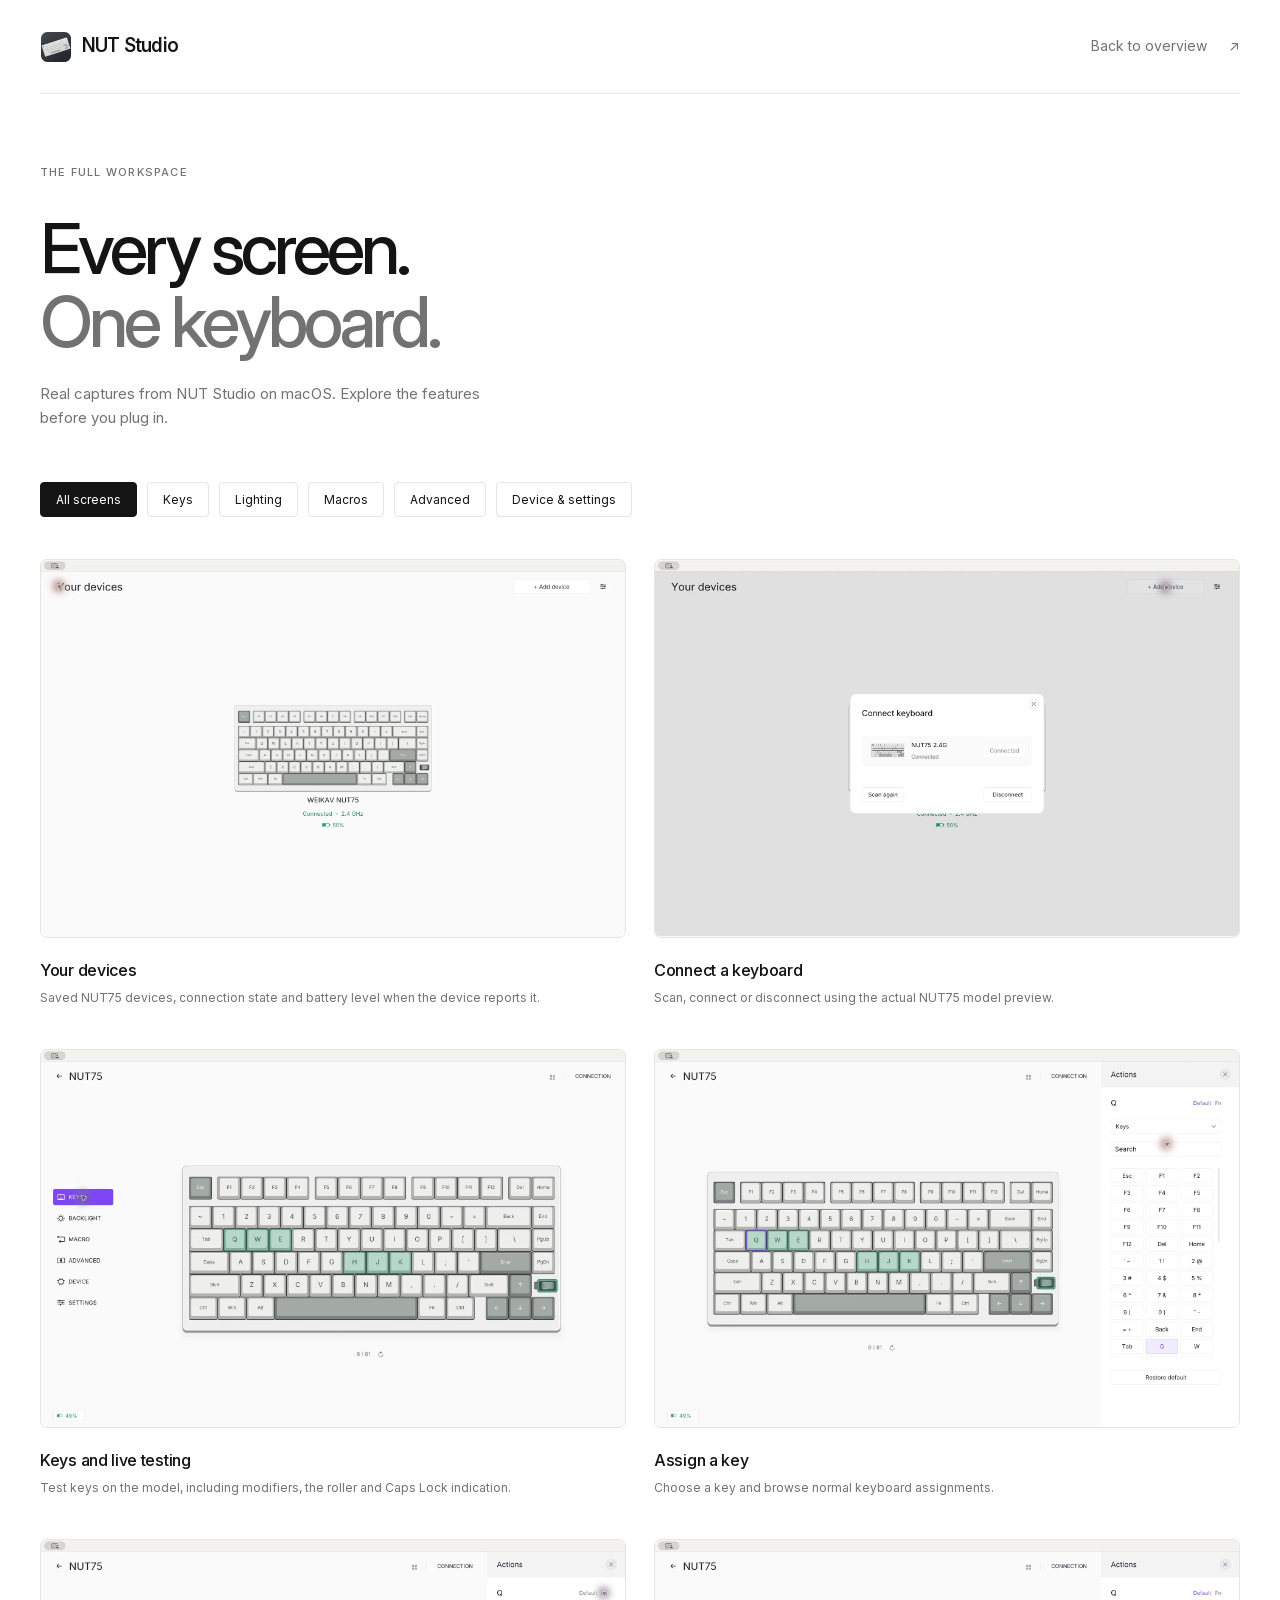
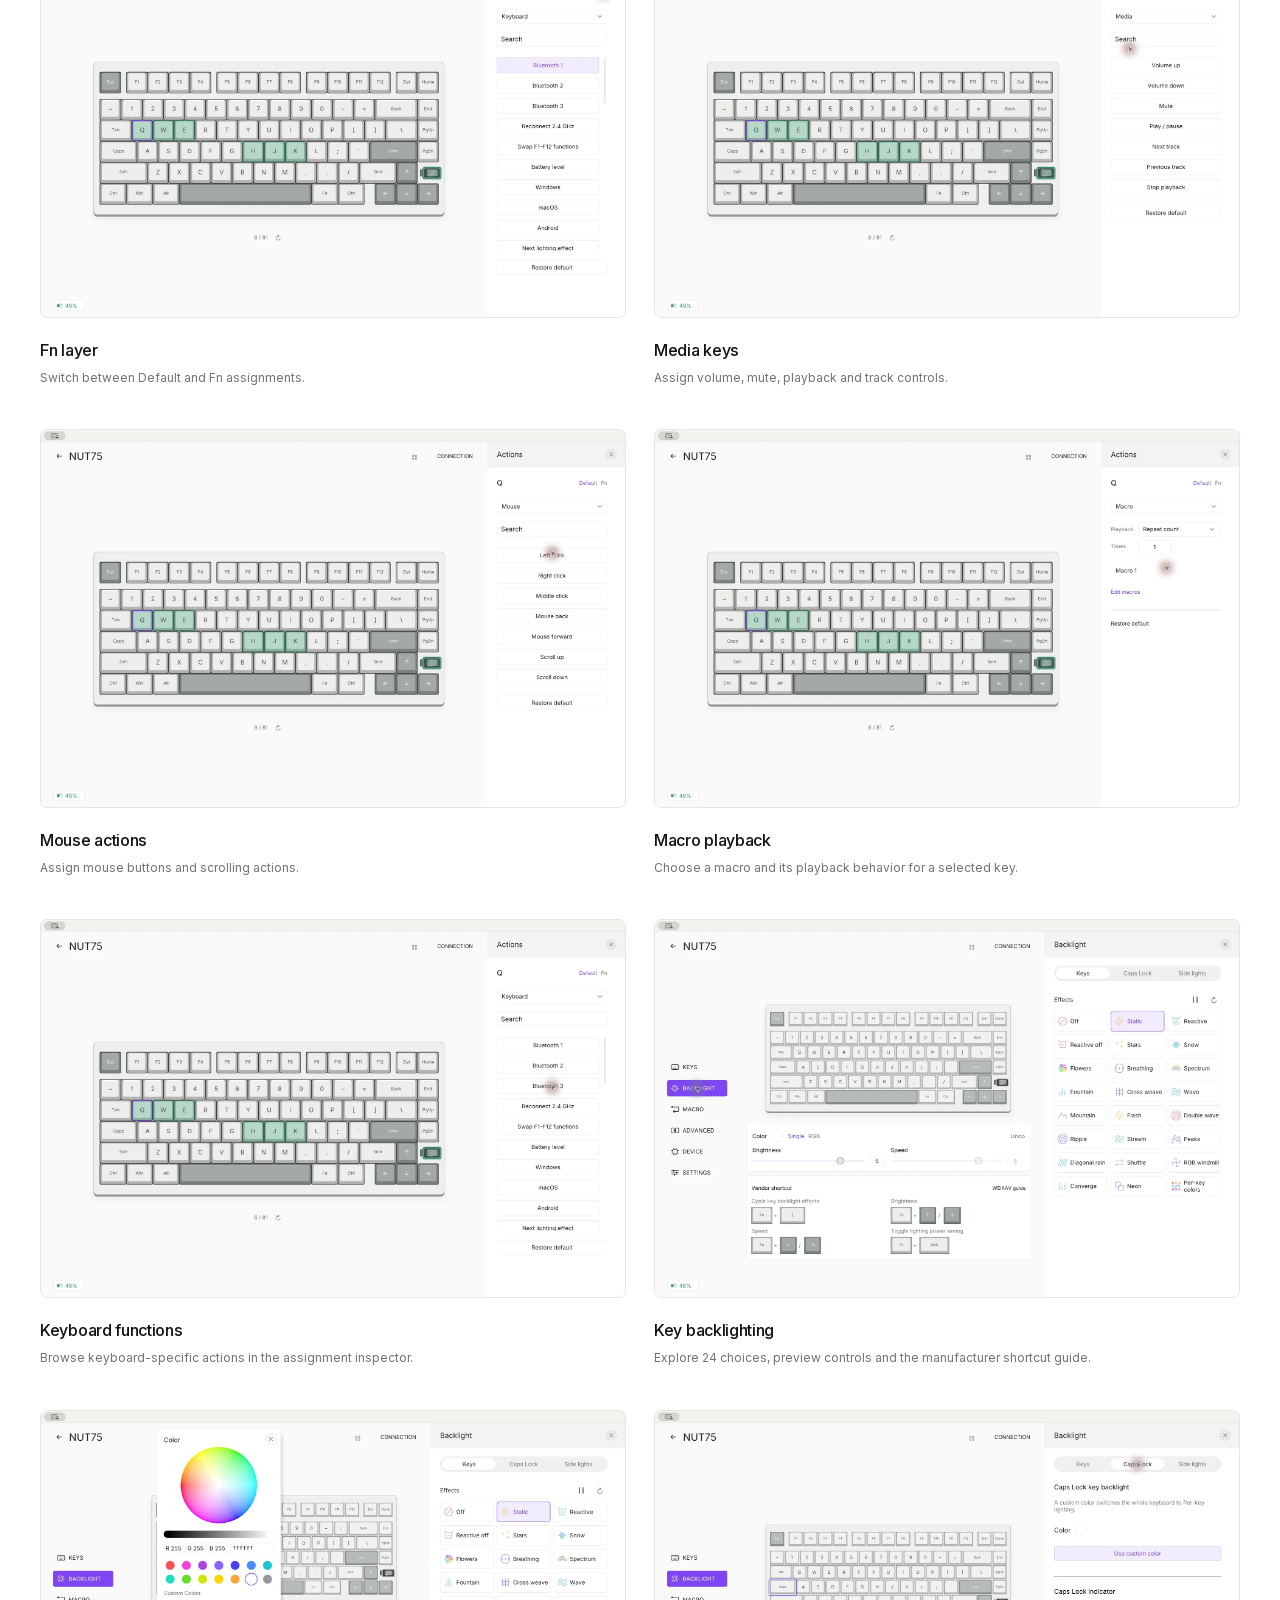
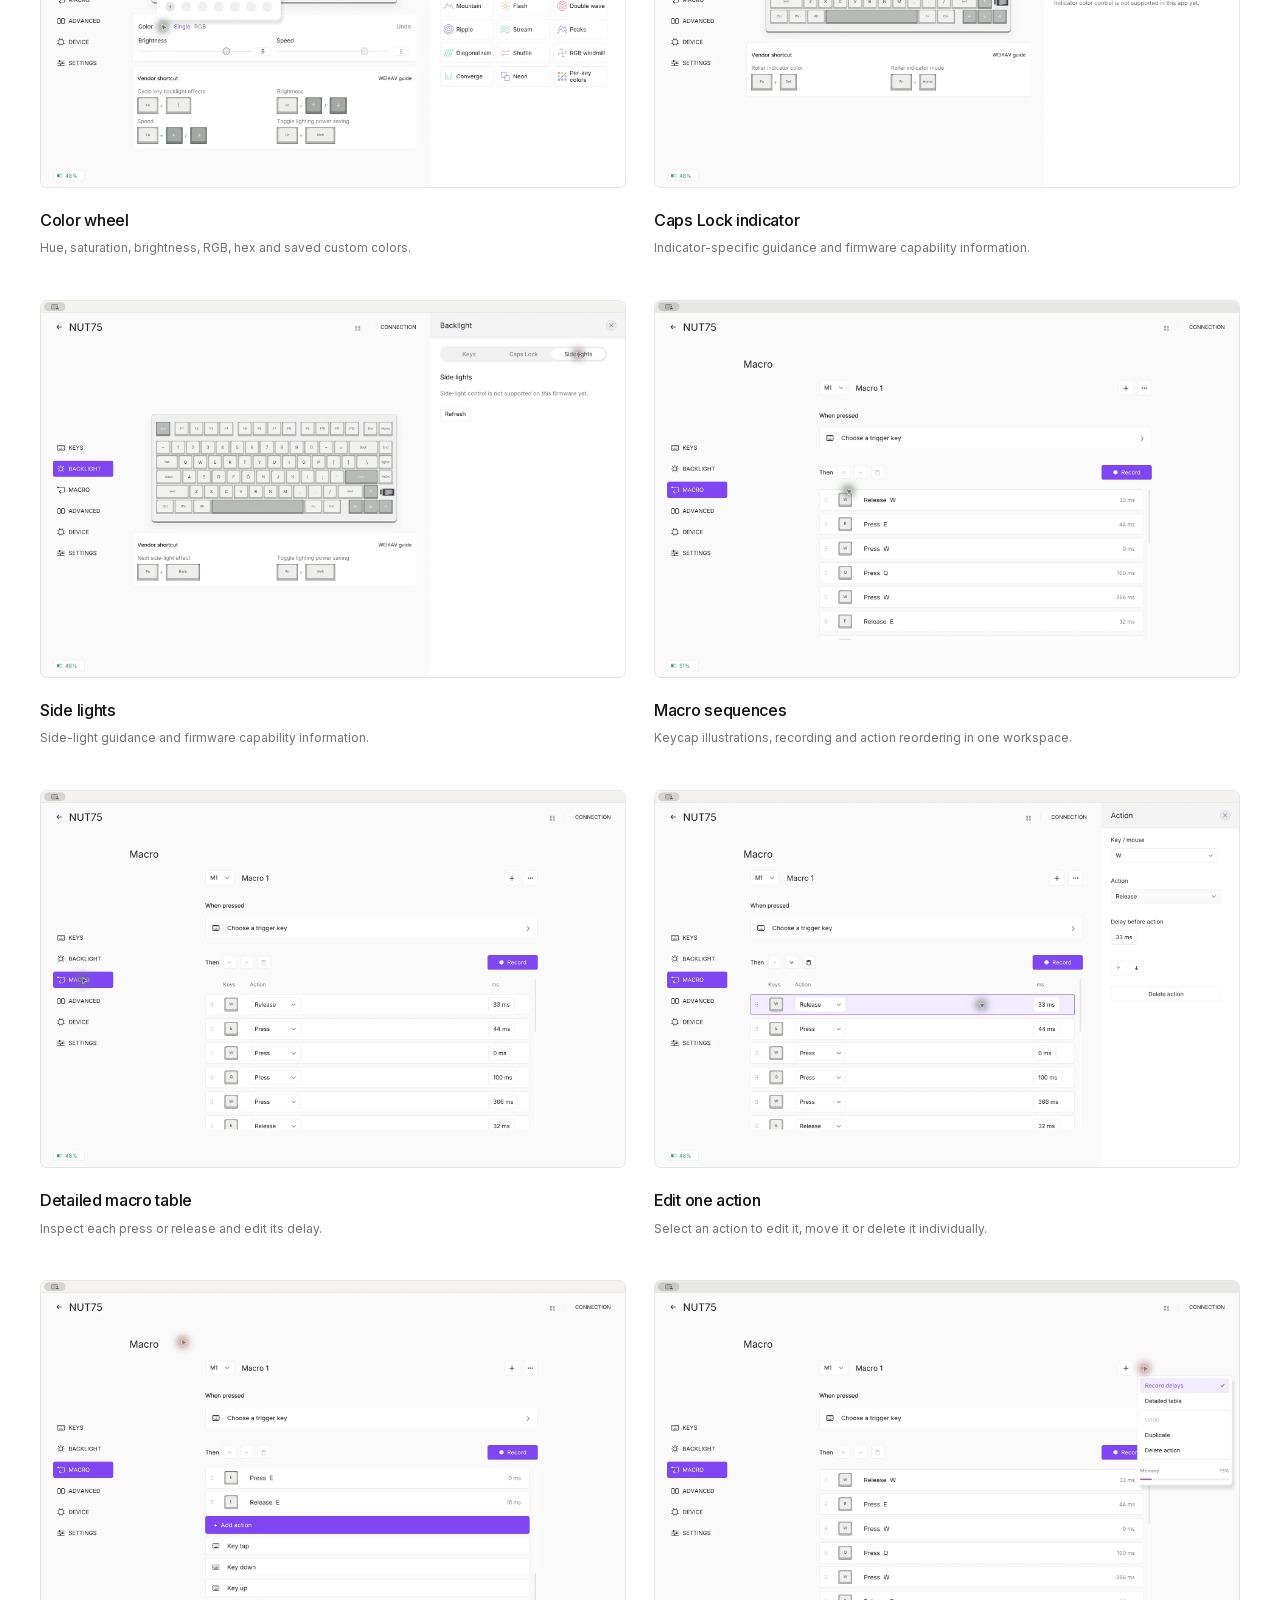
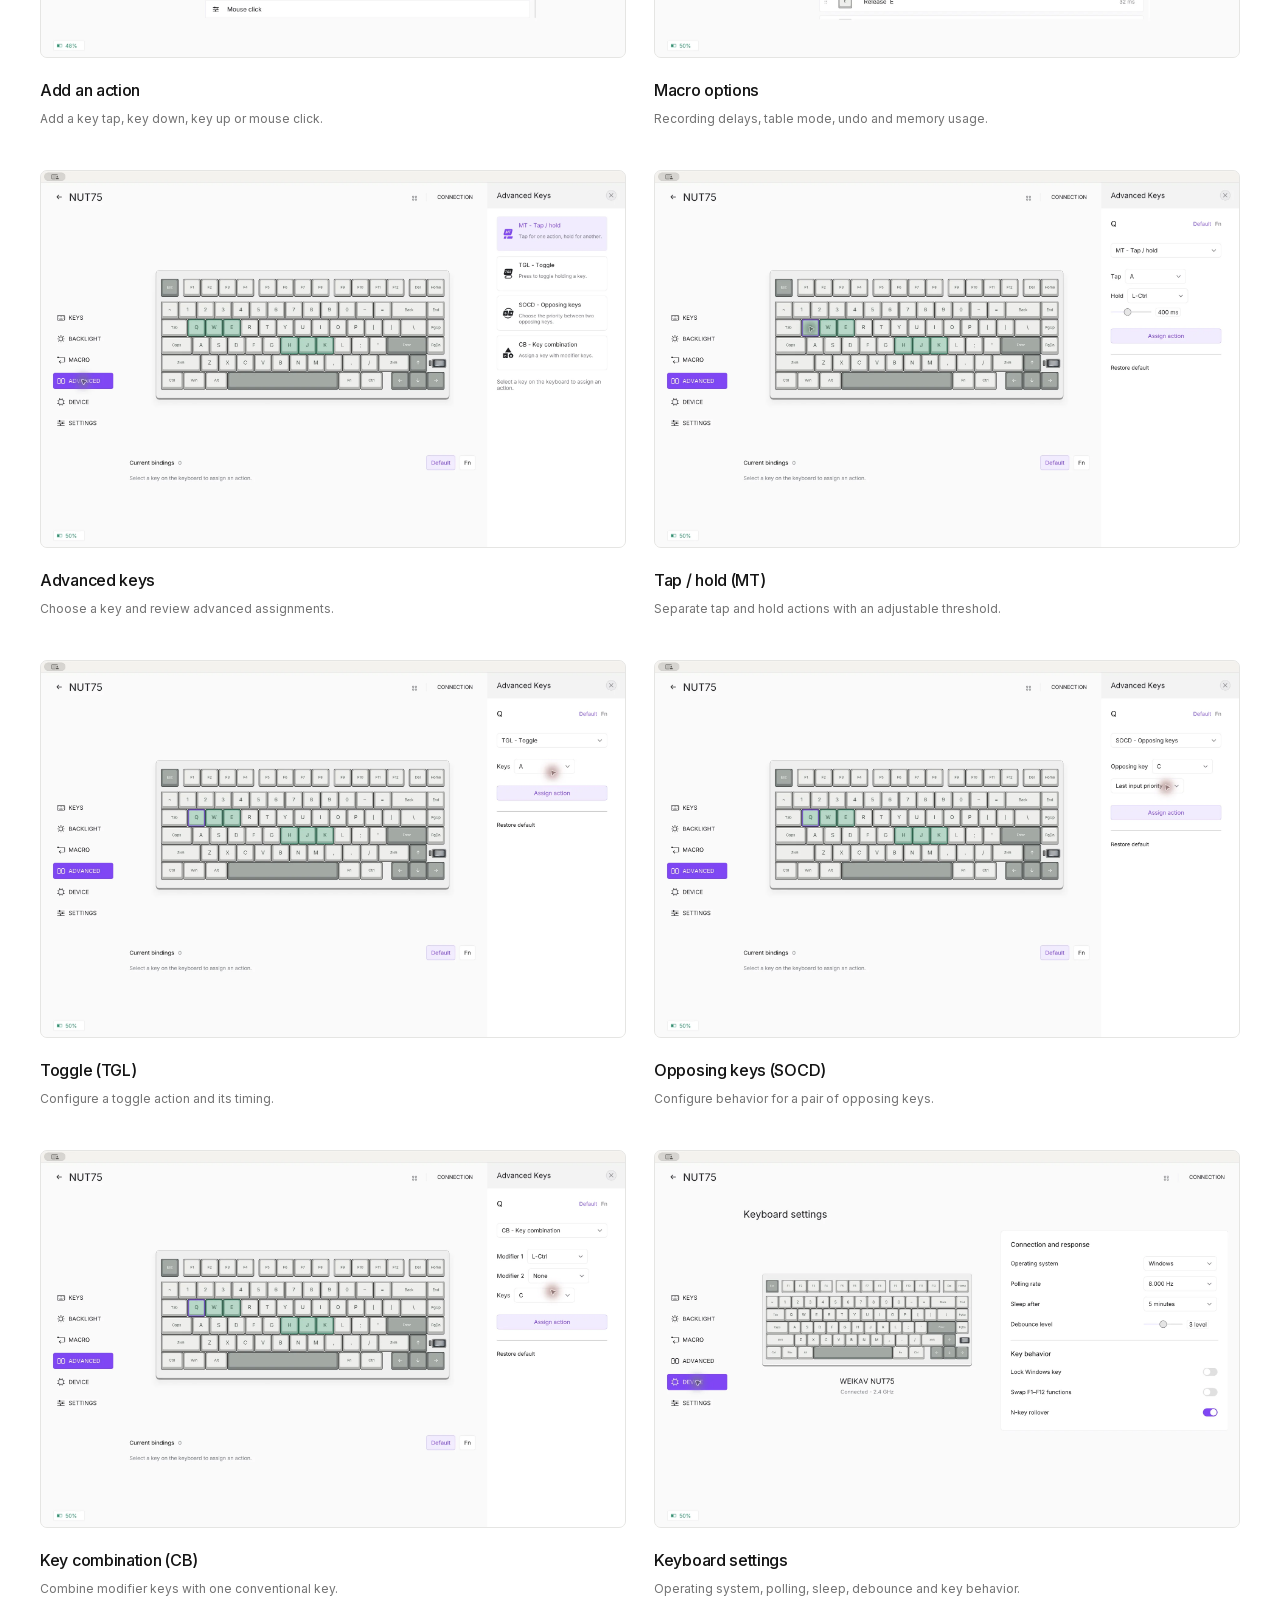
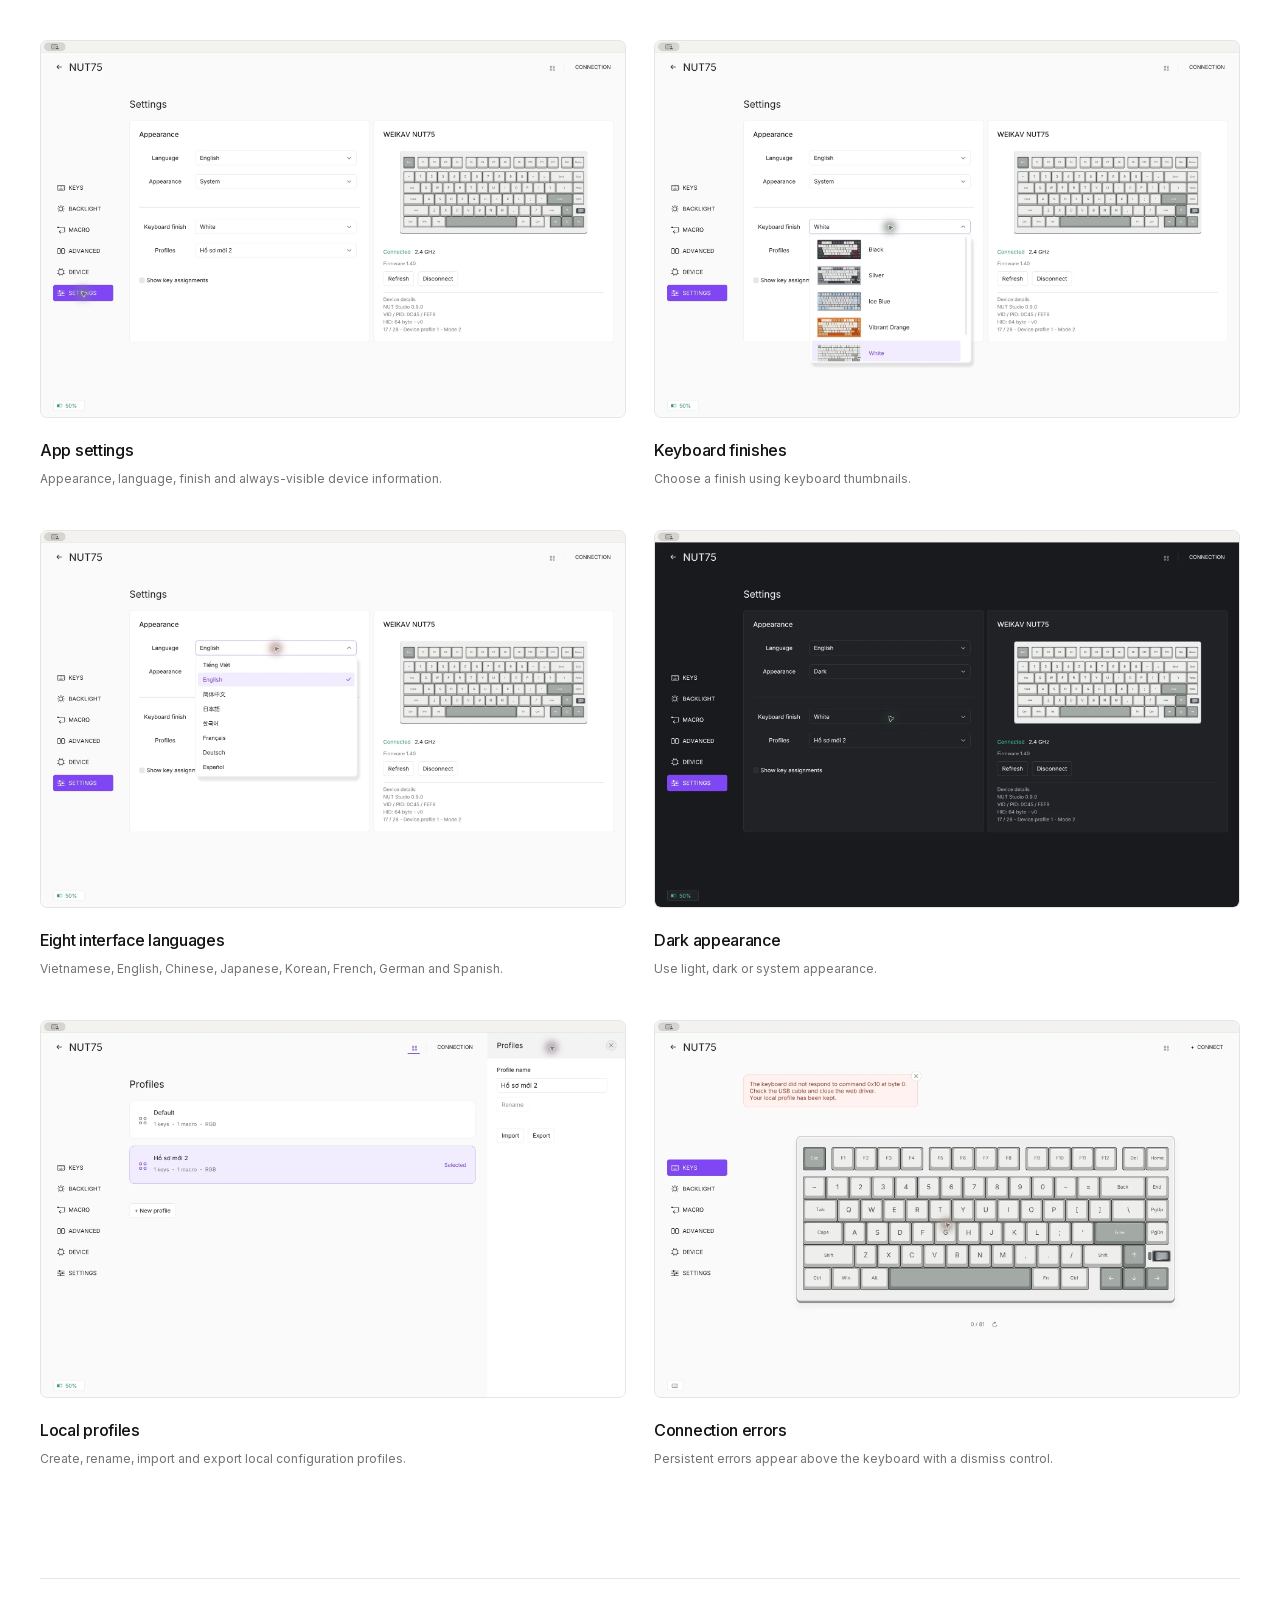
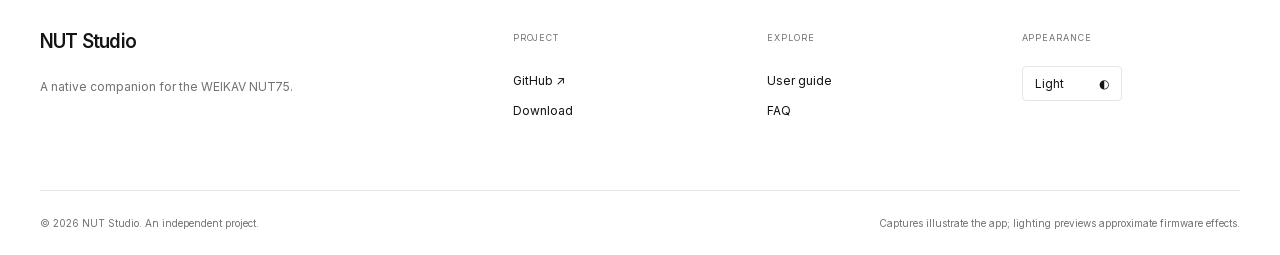
==== website/screenshots.html @ ef5c726c "Publish NUT Studio 0.9.0 installers, screenshot gallery and product website" ====
<!doctype html><html lang="en"><head><meta charset="utf-8"><meta name="viewport" content="width=device-width,initial-scale=1"><meta name="theme-color" content="#ffffff"><meta name="description" content="Explore the NUT Studio screens: keys, lighting, macros, advanced bindings, device settings and profiles."><link rel="icon" href="assets/app-icon.png"><link rel="stylesheet" href="styles.css"><title>Every screen — NUT Studio</title></head><body><a class="skip" href="#main">Skip to content</a><header class="nav wrap"><a class="brand" href="./"><img src="assets/app-icon.png" width="32" height="32" alt="">NUT Studio</a><a class="quiet-link" href="./">Back to overview <span>↗</span></a></header><main id="main" class="wrap section screens-page"><div class="section-heading"><span class="eyebrow">THE FULL WORKSPACE</span><h1>Every screen.<br><span>One keyboard.</span></h1><p>Real captures from NUT Studio on macOS. Explore the features before you plug in.</p></div><div class="gallery-filters" aria-label="Filter screenshots"><button data-filter="all" aria-pressed="true">All screens</button><button data-filter="keys" aria-pressed="false">Keys</button><button data-filter="lighting" aria-pressed="false">Lighting</button><button data-filter="macros" aria-pressed="false">Macros</button><button data-filter="advanced" aria-pressed="false">Advanced</button><button data-filter="settings" aria-pressed="false">Device & settings</button></div><div id="all-screens" class="screens-grid"></div></main><footer class="footer wrap"><div><a class="brand" href="./">NUT Studio</a><p>A native companion for the WEIKAV NUT75.</p></div><div><span>PROJECT</span><a href="https://github.com/luongwnv/Weikav-Keyboard-Application">GitHub ↗</a><a href="./#download">Download</a></div><div><span>EXPLORE</span><a href="./#guide">User guide</a><a href="./#faq">FAQ</a></div><div class="footer-theme"><span>APPEARANCE</span><button id="theme-toggle">Light <span>◐</span></button></div><div class="footer-bottom"><span>© 2026 NUT Studio. An independent project.</span><span>Captures illustrate the app; lighting previews approximate firmware effects.</span></div></footer><dialog id="shot-dialog" aria-label="Screenshot viewer"><button class="dialog-close" aria-label="Close screenshot">×</button><button class="dialog-prev" aria-label="Previous screenshot">←</button><img alt=""><button class="dialog-next" aria-label="Next screenshot">→</button><p></p></dialog><script src="app.js" defer></script></body></html>
---- website/styles.css ----
@font-face{font-family:Inter;src:url('assets/InterVariable.ttf') format('truetype');font-weight:100 900;font-display:swap}:root{--bg:#fff;--ink:#141414;--muted:#727272;--line:#e5e5e3;--soft:#f7f7f5;--accent:#9b542c;--serif:#eed4b8;--shadow:0 12px 40px #24170b0c;color-scheme:light}*{box-sizing:border-box}html{scroll-behavior:smooth;scroll-padding-top:80px}body{margin:0;background:var(--bg);color:var(--ink);font-family:Inter,Arial,sans-serif;font-size:15px;line-height:1.6;-webkit-font-smoothing:antialiased}body.dark{--bg:#171715;--ink:#eeeee9;--muted:#a8a8a0;--line:#363632;--soft:#20201d;--accent:#e3a47b;--shadow:0 12px 40px #0002;color-scheme:dark}a{color:inherit;text-decoration:none}button{font:inherit;color:inherit;cursor:pointer}button,a{-webkit-tap-highlight-color:transparent}button:focus-visible,a:focus-visible,summary:focus-visible{outline:2px solid var(--accent);outline-offset:5px}button{background:none;border:0}img{max-width:100%;display:block}.wrap{width:min(1200px,calc(100% - 72px));margin-inline:auto}.nav{height:94px;display:flex;align-items:center;justify-content:space-between;gap:20px;border-bottom:1px solid var(--line)}.brand{font-size:19px;font-weight:580;letter-spacing:-.8px;display:inline-flex;align-items:center;gap:10px;white-space:nowrap}.brand img{border-radius:6px}.nav nav{display:flex;align-items:center;gap:32px;font-size:13px}.nav nav>a{transition:color .2s}.nav nav>a:hover,.footer a:hover{color:var(--accent)}.nav-download{border-left:1px solid var(--line);padding-left:30px}.nav-download span{margin-left:14px}.menu-toggle{display:none}.hero{display:grid;grid-template-columns:1fr 1.12fr;gap:60px;align-items:center;padding-block:100px 84px}.eyebrow{font-size:11px;letter-spacing:.11em;font-weight:500;text-transform:uppercase;display:flex;align-items:center;gap:9px;color:var(--muted)}.status-dot{width:6px;height:6px;border-radius:50%;background:var(--accent)}h1{font-size:clamp(48px,5.5vw,76px);line-height:1.04;font-weight:490;letter-spacing:-4px;margin:30px 0 24px}h1 span{color:var(--muted)}.hero-copy>p{max-width:410px;font-size:17px;line-height:1.7;color:var(--muted)}.hero-actions{display:flex;gap:28px;flex-wrap:wrap;align-items:center;margin-top:32px}.arrow-link,.quiet-link{display:inline-flex;align-items:center;gap:22px;font-size:14px}.arrow-link{border-bottom:1px solid var(--ink);padding-bottom:7px;font-weight:550}.arrow-link span,.quiet-link span{transition:transform .2s}.arrow-link:hover span,.quiet-link:hover span{transform:translate(3px,-3px)}.quiet-link{color:var(--muted)}.hero-platforms{font-size:10px;color:var(--muted);margin-top:30px;display:flex;flex-wrap:wrap;gap:10px}.hero-platforms span{color:#bbb}.hero-art{position:relative;min-width:0;padding:24px 0 26px;background:radial-gradient(ellipse at 80% 75%,#eda76e 0,#e9cbaa 30%,#f4e8d8 62%,#f6f3ec 90%);border-radius:4px;overflow:hidden;isolation:isolate}.hero-art:after{content:"";position:absolute;inset:0;opacity:.11;pointer-events:none;background-image:url("data:image/svg+xml,%3Csvg viewBox='0 0 180 180' xmlns='http://www.w3.org/2000/svg'%3E%3Cfilter id='n'%3E%3CfeTurbulence type='fractalNoise' baseFrequency='.9' numOctaves='3' stitchTiles='stitch'/%3E%3C/filter%3E%3Crect width='100%25' height='100%25' opacity='.5' filter='url(%23n)'/%3E%3C/svg%3E")}.art-caption,.art-foot{display:flex;justify-content:space-between;gap:12px;padding-inline:24px;color:#684d39;font-size:8px;letter-spacing:.1em}.product-window{width:calc(100% - 42px);margin:70px 0 70px 42px;border:1px solid #ded8d0;border-right:0;border-radius:8px 0 0 8px;overflow:hidden;background:#fafafa;box-shadow:0 20px 50px #75513b25;transform:perspective(1000px) rotateY(-6deg) rotateZ(-2deg);transition:transform .8s}.hero-art:hover .product-window{transform:perspective(1000px) rotateY(0) rotateZ(0)}.product-window img{width:100%;aspect-ratio:1.6;object-fit:cover;object-position:center}.product-window img.fallback{object-fit:contain;padding:30px}.art-foot{font-size:10px;letter-spacing:0}.facts{border-top:1px solid var(--line);border-bottom:1px solid var(--line);display:grid;grid-template-columns:repeat(4,1fr);padding-block:26px}.facts>div{padding-left:26px;border-left:1px solid var(--line);display:flex;flex-direction:column;gap:5px}.facts>div:first-child{padding-left:0;border:0}.facts strong{font-size:27px;line-height:1.2;font-weight:460;letter-spacing:-1px}.facts span{font-size:12px;color:var(--muted)}.section{padding-block:110px}.section-heading{margin-bottom:52px}.section-heading h2{font-size:clamp(32px,3.4vw,46px);line-height:1.16;font-weight:470;letter-spacing:-1.7px;margin:24px 0 20px}.section-heading>p,.section-heading.horizontal>p{max-width:450px;color:var(--muted);font-size:15px}.section-heading.horizontal{display:flex;justify-content:space-between;align-items:end;gap:40px}.section-heading.horizontal h2{margin-bottom:0}.feature-table{border-top:1px solid var(--line)}.feature-table>a{display:grid;grid-template-columns:45px 1fr 1.6fr 24px;gap:24px;align-items:center;border-bottom:1px solid var(--line);padding:26px 6px;transition:background .2s}.feature-table>a:hover{background:var(--soft)}.feature-no{font-size:11px;color:var(--muted)}.feature-table h3{font-size:17px;font-weight:500;line-height:1.4;margin:0;letter-spacing:-.4px}.feature-table p{margin:0;color:var(--muted);font-size:13px;max-width:480px}.feature-arrow{font-size:20px;font-weight:350;color:var(--muted)}.gallery-section{background:var(--soft);border-block:1px solid var(--line)}.gallery-tabs{display:flex;gap:28px;overflow:auto;border-bottom:1px solid var(--line);margin-bottom:24px}.gallery-tabs button{white-space:nowrap;font-size:13px;padding:0 0 14px;border-bottom:1px solid transparent;color:var(--muted)}.gallery-tabs button[aria-selected=true]{color:var(--ink);border-color:var(--ink)}.gallery-frame{position:relative;background:var(--bg);border:1px solid var(--line);border-radius:10px;overflow:hidden;box-shadow:var(--shadow)}.gallery-frame>img{width:100%;aspect-ratio:1.552;object-fit:contain}.expand-shot{position:absolute;right:16px;top:16px;width:34px;height:34px;border:1px solid var(--line);border-radius:50%;background:var(--bg);z-index:1}.expand-shot:hover{color:var(--accent)}.gallery-caption{display:grid;grid-template-columns:1fr 1.9fr auto;gap:35px;margin-top:24px;font-size:13px}.gallery-caption>span:first-child{font-weight:550}.gallery-caption p{color:var(--muted);margin:0}.gallery-caption>span:last-child{font-size:10px;color:var(--muted);white-space:nowrap;padding-top:4px}.flow-frame{border:1px solid var(--line);border-radius:9px;background:var(--bg);padding:32px 16px}.flow-frame img{width:100%;height:auto}.dark .flow-frame img{filter:invert(.88) hue-rotate(180deg)}.steps{display:grid;grid-template-columns:repeat(3,1fr);gap:44px;margin:36px 0}.steps article{border-top:1px solid var(--line);padding-top:22px}.steps article>span{font-size:10px;color:var(--muted)}.steps h3{font-size:16px;font-weight:520;margin:16px 0 10px}.steps p{font-size:13px;color:var(--muted);margin:0;max-width:300px}.download-section{background:var(--soft);border-block:1px solid var(--line)}.version-label{font-size:11px;display:inline-block;margin-top:12px;color:var(--accent)}.download-grid{display:grid;grid-template-columns:1fr 1fr;border:1px solid var(--line);border-radius:8px;overflow:hidden;background:var(--bg)}.download-grid article{padding:38px;display:flex;flex-direction:column;align-items:start}.download-grid article+article{border-left:1px solid var(--line)}.platform-mark{font-size:28px;line-height:1;font-weight:300}.download-grid h3{font-size:24px;letter-spacing:-.8px;font-weight:500;margin:22px 0 10px}.download-grid p{font-size:13px;color:var(--muted);max-width:350px;margin:0 0 30px}.download-grid .arrow-link{margin-bottom:16px}.download-grid .quiet-link{font-size:12px}.download-foot{margin-top:20px;display:flex;justify-content:space-between;gap:20px;font-size:11px;color:var(--muted)}.download-foot a{text-decoration:underline;text-underline-offset:3px}.faq{display:grid;grid-template-columns:.8fr 1.2fr;gap:70px}.faq-list{border-top:1px solid var(--line)}details{border-bottom:1px solid var(--line)}summary{display:flex;align-items:center;justify-content:space-between;gap:30px;list-style:none;cursor:pointer;font-size:14px;padding:22px 0;font-weight:480}summary::-webkit-details-marker{display:none}summary>span{font-size:20px;font-weight:300;color:var(--muted)}details[open] summary>span{transform:rotate(45deg)}details>p{font-size:13px;line-height:1.8;color:var(--muted);margin:0 32px 24px 0}.footer{border-top:1px solid var(--line);display:grid;grid-template-columns:2fr 1fr 1fr 1fr;gap:36px;padding-top:48px}.footer>div{display:flex;flex-direction:column;align-items:start}.footer p{font-size:12px;color:var(--muted);line-height:1.8;margin-top:18px}.footer>div>span{font-size:9px;color:var(--muted);letter-spacing:.1em;margin:4px 0 20px}.footer>div>a:not(.brand){font-size:12px;line-height:2.5}.footer-theme button{font-size:12px;border:1px solid var(--line);border-radius:4px;min-width:100px;padding:7px 12px;display:flex;justify-content:space-between;gap:25px}.footer .footer-bottom{grid-column:1/-1;display:flex;flex-direction:row;justify-content:space-between;border-top:1px solid var(--line);margin-top:28px;padding:24px 0}.footer .footer-bottom>span{font-size:10px;letter-spacing:0;margin:0}dialog{width:min(1440px,94vw);max-height:94vh;padding:38px 46px 18px;border:1px solid var(--line);border-radius:10px;background:var(--bg);color:var(--ink);box-shadow:0 20px 100px #0004}dialog::backdrop{background:#111b;backdrop-filter:blur(5px)}dialog img{max-height:78vh;width:100%;object-fit:contain}dialog>p{text-align:center;font-size:12px;color:var(--muted)}.dialog-close{position:absolute;right:9px;top:4px;font-size:26px;font-weight:300}.dialog-prev,.dialog-next{position:absolute;top:48%;font-size:23px}.dialog-prev{left:9px}.dialog-next{right:9px}.skip{position:fixed;top:-100px;left:20px;background:var(--bg);padding:10px;z-index:20}.skip:focus{top:10px}.screens-page{padding-top:70px}.screens-grid{display:grid;grid-template-columns:1fr 1fr;gap:42px 28px}.screen-card{min-width:0}.screen-card button{padding:0;width:100%;border:1px solid var(--line);border-radius:7px;overflow:hidden;background:var(--soft)}.screen-card img{width:100%;aspect-ratio:1.552;object-fit:contain;transition:transform .3s}.screen-card button:hover img{transform:scale(1.015)}.screen-card h2{font-size:16px;letter-spacing:-.3px;font-weight:520;margin:14px 0 5px}.screen-card p{font-size:12px;color:var(--muted);margin:0}.gallery-filters{display:flex;gap:10px;flex-wrap:wrap;margin:30px 0 42px}.gallery-filters button{padding:7px 15px;border:1px solid var(--line);border-radius:4px;font-size:12px}.gallery-filters button[aria-pressed=true]{background:var(--ink);color:var(--bg);border-color:var(--ink)}.screen-card[hidden]{display:none}
@media(min-width:1500px){.hero{padding-top:120px;padding-bottom:105px}.hero-art{min-height:480px;display:flex;flex-direction:column;justify-content:space-between}.product-window{margin-top:60px;margin-bottom:60px}}@media(max-width:1000px){.wrap{width:calc(100% - 48px)}.hero{gap:35px;padding-block:70px}.nav nav{gap:20px}h1{font-size:58px;letter-spacing:-3px}.hero-art{min-height:380px;display:flex;flex-direction:column;justify-content:space-between}.product-window{margin-block:45px}.hero-actions{gap:18px}.hero-platforms{font-size:9px;gap:7px}.feature-table>a{grid-template-columns:30px 1fr 1.4fr 20px;gap:18px}.faq{gap:40px}.section{padding-block:80px}.footer{grid-template-columns:1.5fr 1fr 1fr}.footer-theme{grid-column:2}.gallery-caption{gap:22px}}
@media(max-width:700px){.wrap{width:calc(100% - 36px)}.nav{height:76px}.brand{font-size:18px}.menu-toggle{display:flex;align-items:center;gap:18px;font-size:12px;padding:10px 0}.nav nav{display:none;position:absolute;left:0;right:0;top:76px;z-index:10;background:var(--bg);border-bottom:1px solid var(--line);padding:20px;flex-direction:column;align-items:start;gap:18px}.nav.menu-open nav{display:flex}.nav-download{border:0;padding:0}.hero{grid-template-columns:1fr;gap:45px;padding:58px 0 46px}.hero-copy>p{font-size:16px;max-width:360px}h1{font-size:64px;letter-spacing:-3.5px}.hero-art{min-height:0;padding-top:20px}.product-window{width:calc(100% - 26px);margin-left:26px;margin-block:42px}.art-caption,.art-foot{padding-inline:20px}.hero-platforms{font-size:10px}.facts{grid-template-columns:repeat(2,1fr);gap:25px;padding-block:24px}.facts>div{padding-left:18px}.facts>div:nth-child(3){border:0;padding-left:0}.facts strong{font-size:25px}.facts span{font-size:11px}.section{padding-block:64px}.section-heading{margin-bottom:34px}.section-heading h2{font-size:35px;letter-spacing:-1.3px;margin-top:20px}.section-heading.horizontal{display:block}.section-heading.horizontal>a{margin-top:20px}.feature-table>a{grid-template-columns:24px 1fr 20px;gap:12px;padding:22px 0}.feature-table h3{font-size:16px}.feature-table p{grid-column:2;grid-row:2;font-size:12px}.feature-arrow{grid-column:3;grid-row:1/3}.gallery-tabs{gap:22px}.gallery-tabs button{font-size:12px}.gallery-frame{border-radius:6px}.expand-shot{width:26px;height:26px;right:8px;top:8px;font-size:12px}.gallery-caption{grid-template-columns:1fr auto;gap:8px 20px;margin-top:18px}.gallery-caption p{grid-column:1/-1;font-size:12px;grid-row:2}.gallery-caption>span:last-child{grid-column:2;grid-row:1}.flow-frame{padding:12px}.steps{grid-template-columns:1fr;gap:24px}.steps article{display:grid;grid-template-columns:26px 1fr;column-gap:16px;padding-top:16px}.steps h3{margin:0 0 6px}.steps p{grid-column:2;max-width:none}.download-grid{grid-template-columns:1fr}.download-grid article{padding:28px}.download-grid article+article{border-left:0;border-top:1px solid var(--line)}.download-grid p{max-width:none}.download-foot{flex-direction:column;gap:8px}.faq{grid-template-columns:1fr;gap:0}.faq .section-heading{margin-bottom:30px}.faq summary{font-size:13px}.footer{grid-template-columns:1fr 1fr;gap:30px 24px;padding-top:32px}.footer>div:first-child{grid-column:1/-1}.footer-theme{grid-column:1/-1}.footer .footer-bottom{flex-direction:column;gap:8px;margin-top:0}.screens-page{padding-top:45px}.screens-grid{grid-template-columns:1fr;gap:30px}.gallery-filters{gap:7px}.gallery-filters button{font-size:11px;padding:7px 12px}dialog{padding:30px 28px 10px;max-width:98vw;width:98vw}.dialog-prev{left:3px}.dialog-next{right:3px}}
@media(prefers-reduced-motion:reduce){html{scroll-behavior:auto}*,*:before,*:after{transition:none!important;animation:none!important}}

/* The foreground keyboard shares the native app geometry and original roller texture. */
.hero-art{min-height:500px}.hero-art .product-window{width:82%;margin:42px 0 150px 54px;transform:perspective(1000px) rotateY(-5deg) rotateZ(-3deg);opacity:.94}.hero-keyboard{position:absolute;z-index:2;width:94%;max-width:none;left:6%;bottom:68px;transform:rotate(-4deg);filter:drop-shadow(0 18px 18px #5c3b2c45);transition:transform .6s}.hero-art:hover .hero-keyboard{transform:rotate(-2deg) translateY(-4px)}.hero-art .art-foot{position:relative;z-index:3;margin-top:auto}@media(max-width:1000px){.hero-art{min-height:400px}.hero-art .product-window{margin-left:30px;margin-bottom:120px}.hero-keyboard{bottom:62px}}@media(max-width:700px){.hero-art{min-height:340px}.hero-art .product-window{margin:34px 0 115px 30px}.hero-keyboard{bottom:58px}}
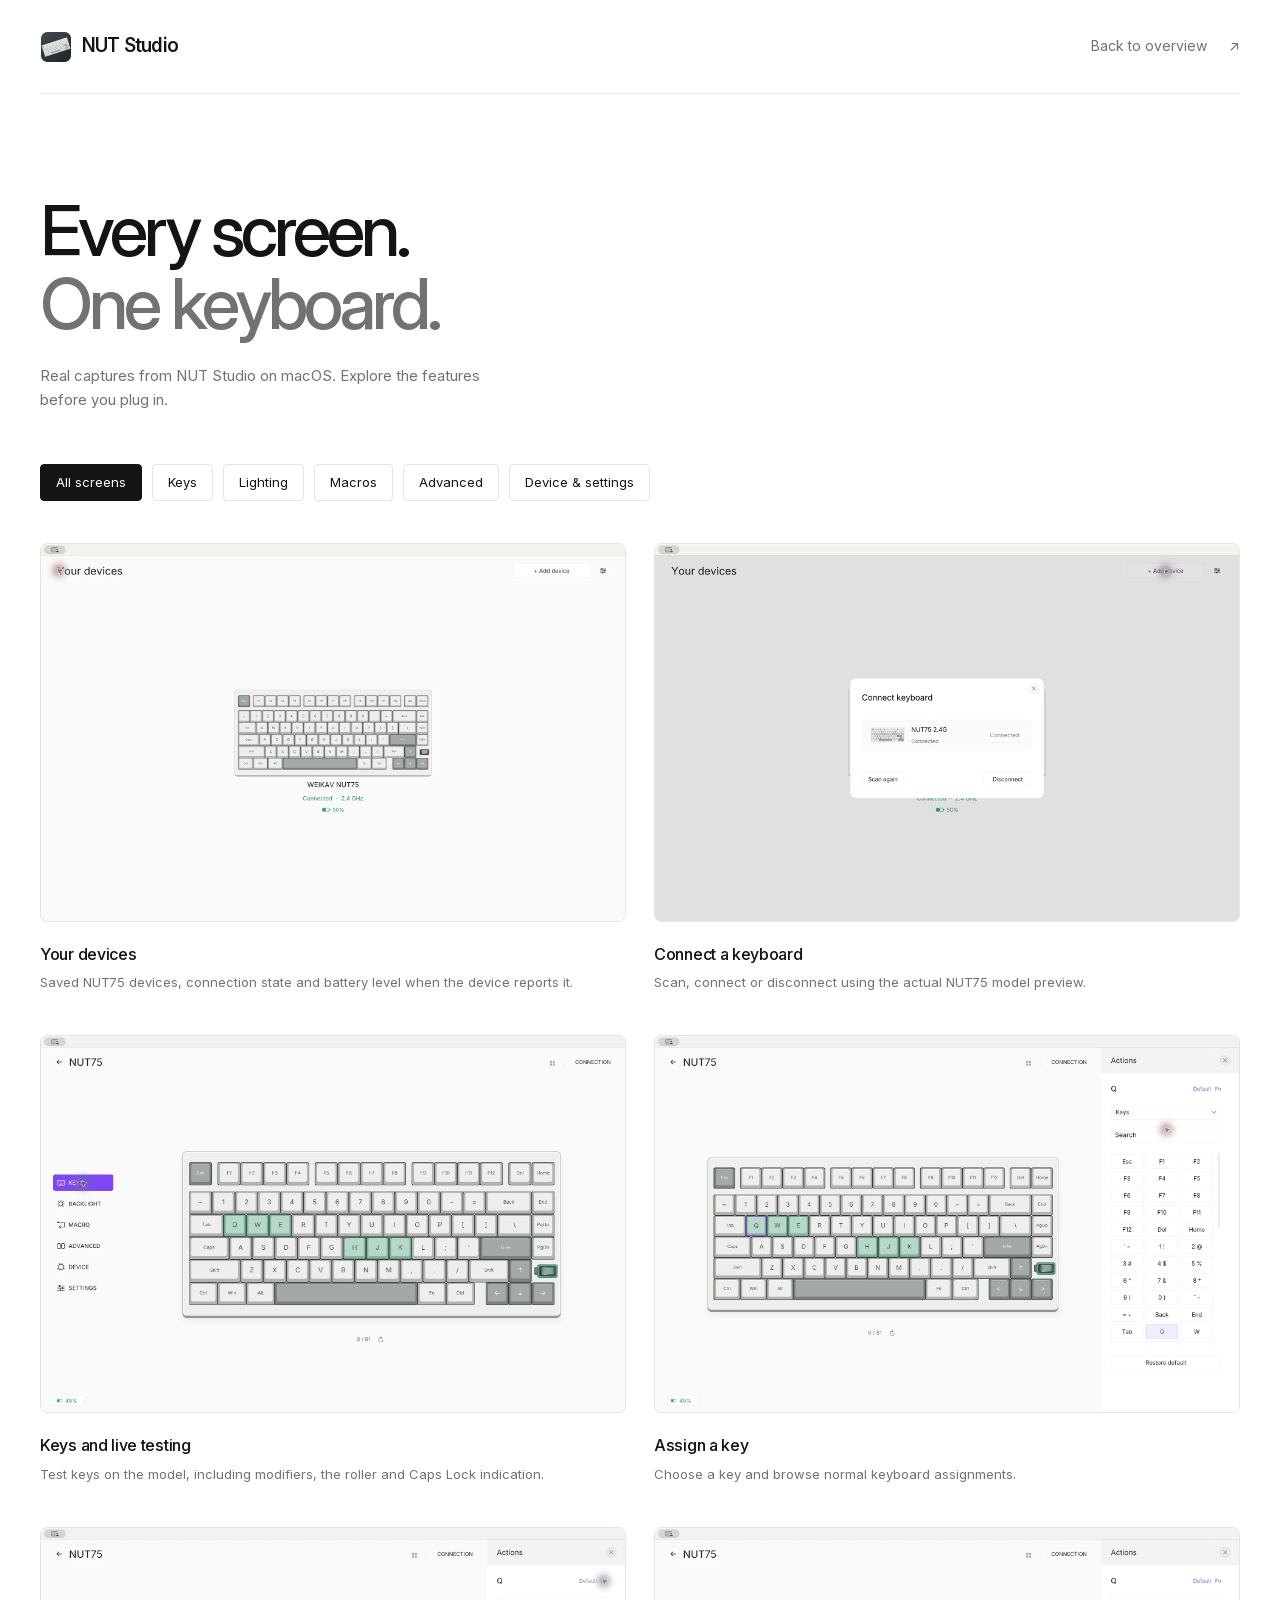
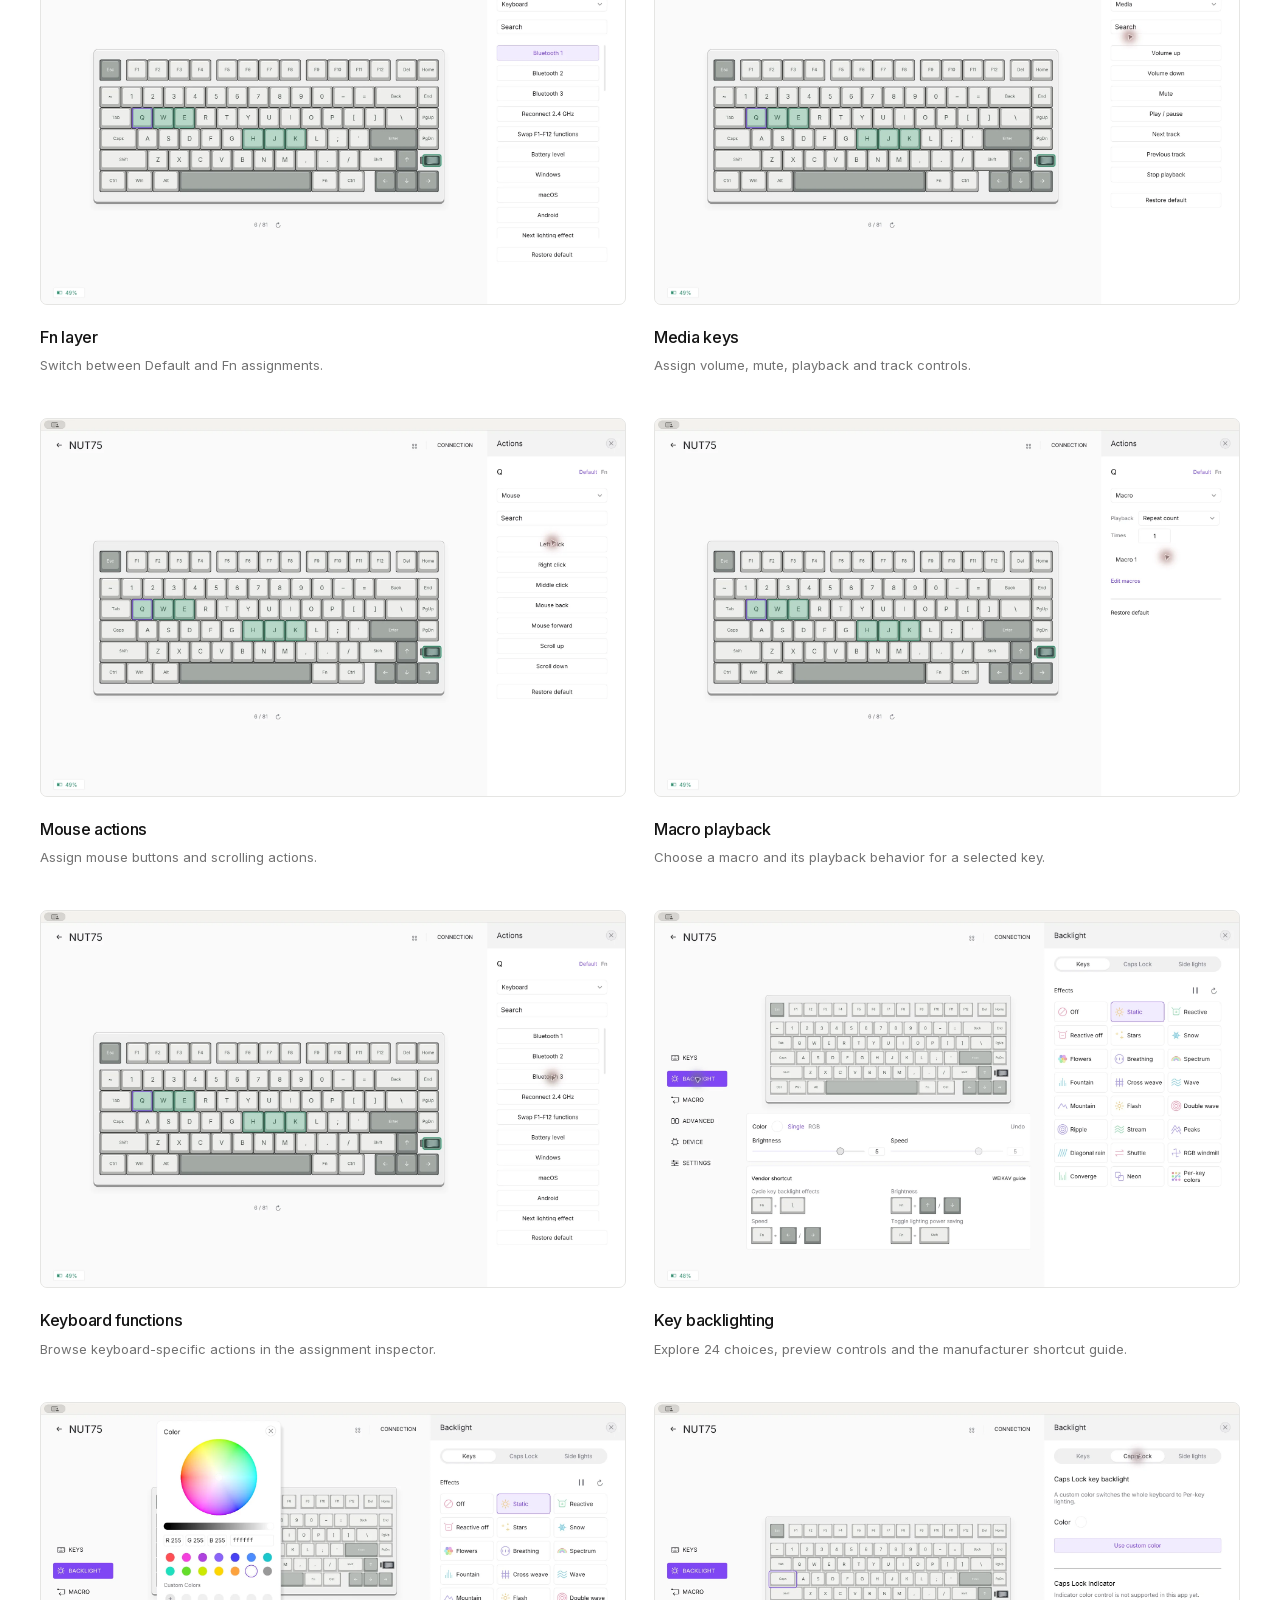
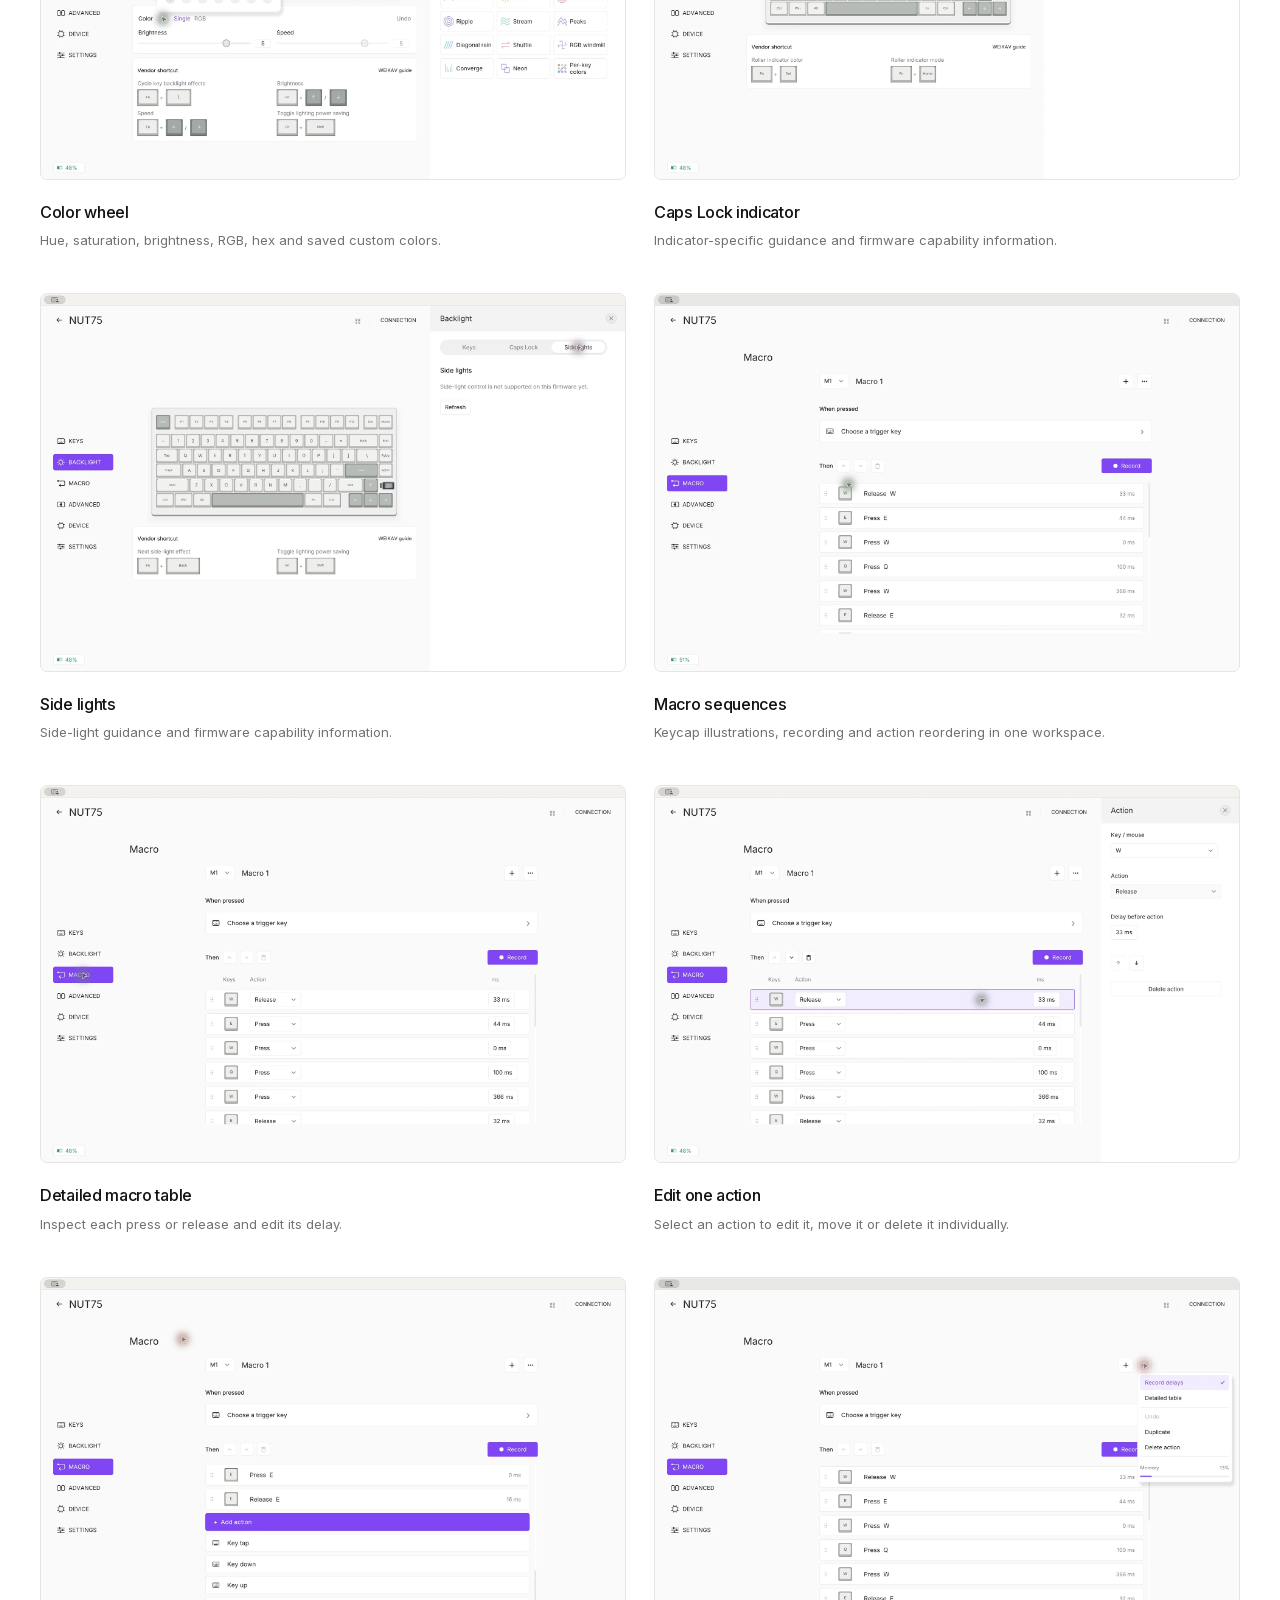
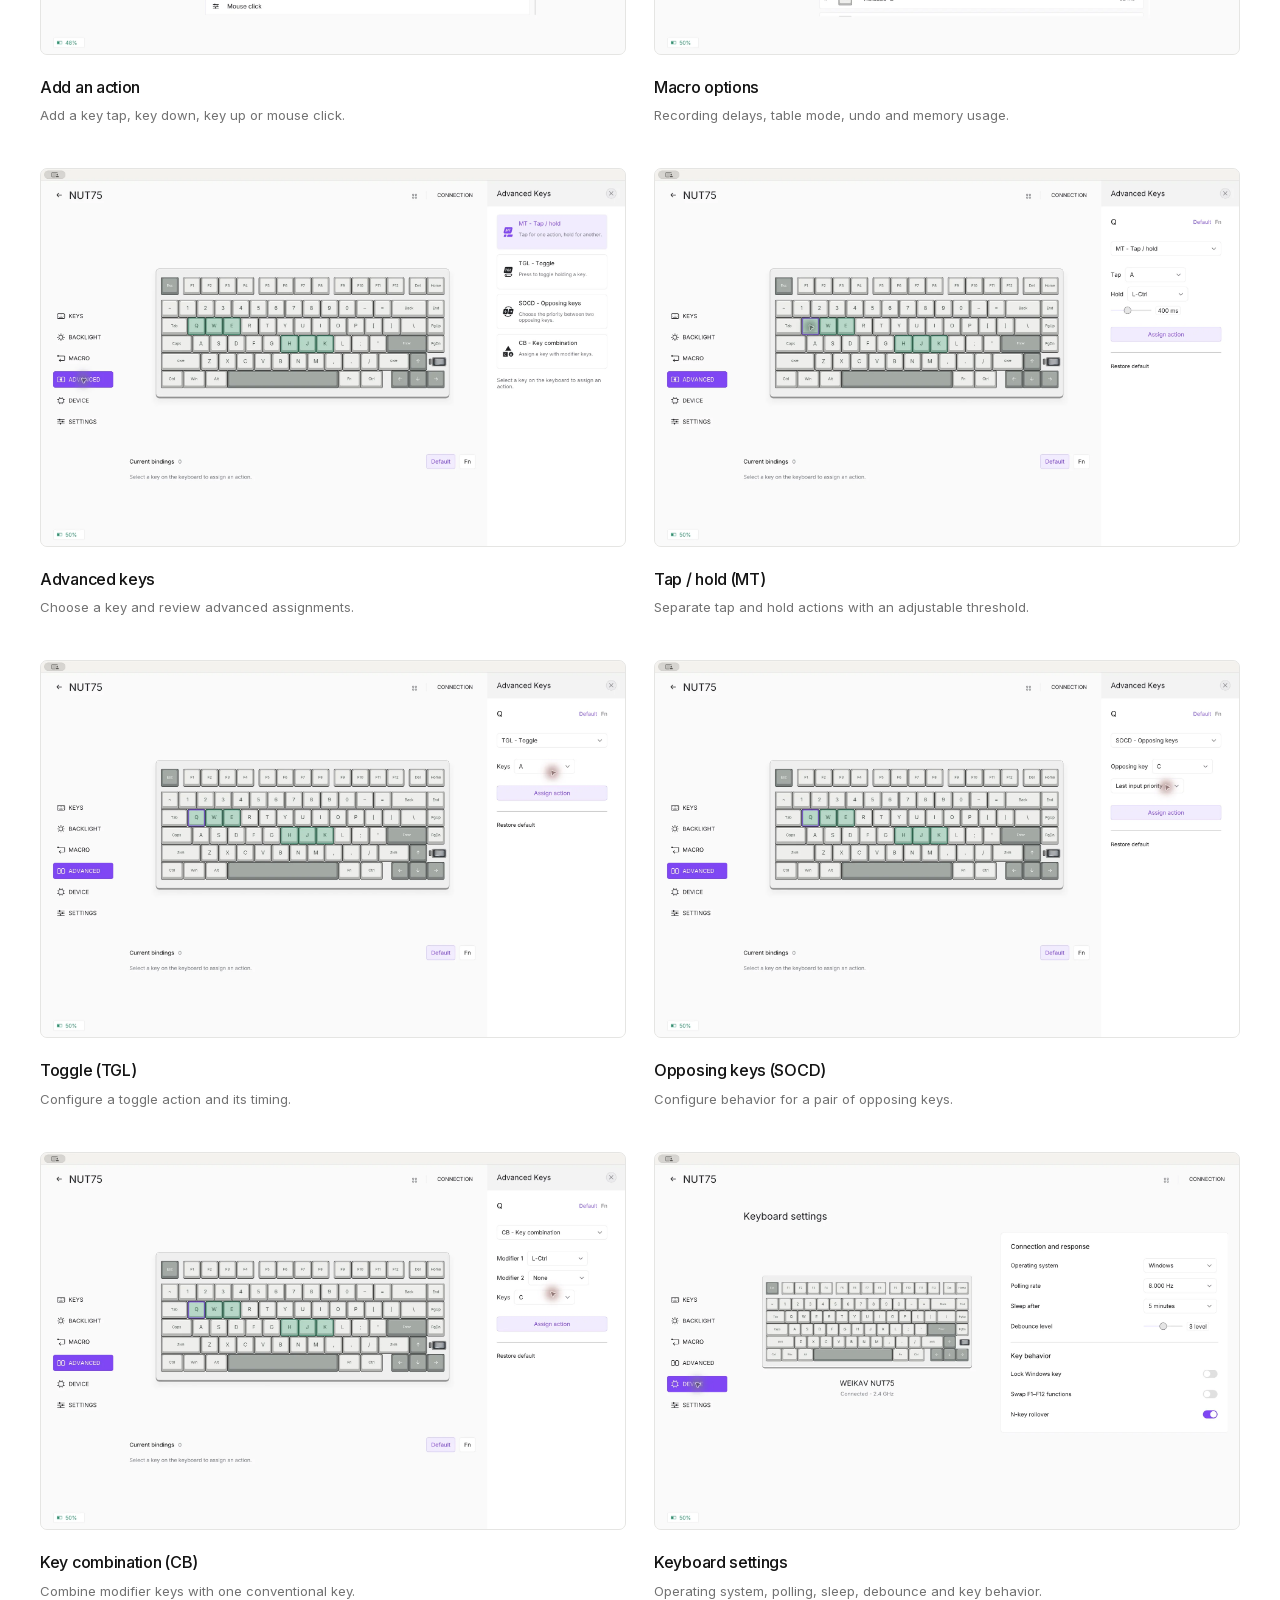
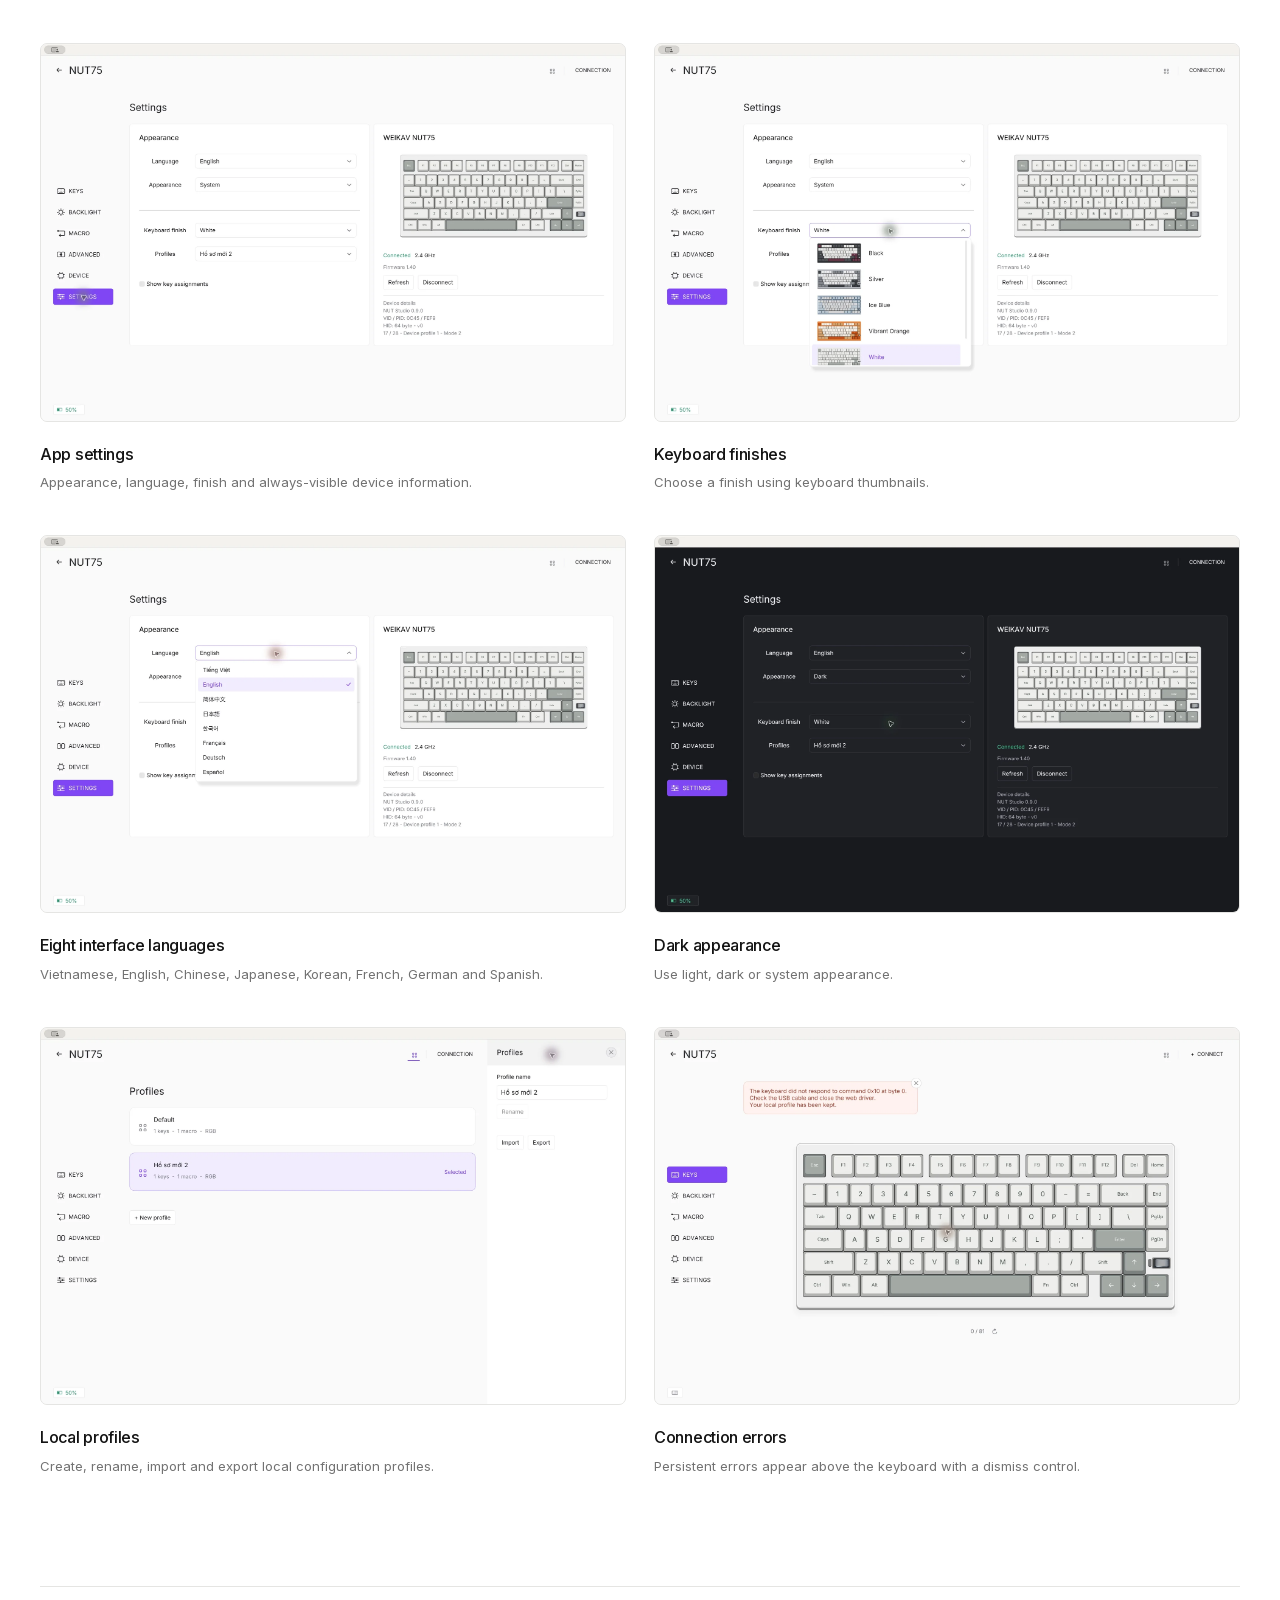
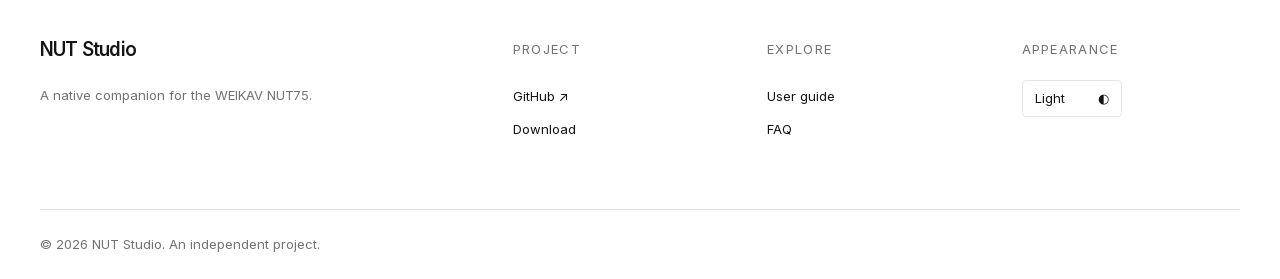
==== commit 545b71d9: "Simplify website copy and keep text at least 13px" ====
--- a/website/screenshots.html
+++ b/website/screenshots.html
@@ -1 +1 @@
-<!doctype html><html lang="en"><head><meta charset="utf-8"><meta name="viewport" content="width=device-width,initial-scale=1"><meta name="theme-color" content="#ffffff"><meta name="description" content="Explore the NUT Studio screens: keys, lighting, macros, advanced bindings, device settings and profiles."><link rel="icon" href="assets/app-icon.png"><link rel="stylesheet" href="styles.css"><title>Every screen — NUT Studio</title></head><body><a class="skip" href="#main">Skip to content</a><header class="nav wrap"><a class="brand" href="./"><img src="assets/app-icon.png" width="32" height="32" alt="">NUT Studio</a><a class="quiet-link" href="./">Back to overview <span>↗</span></a></header><main id="main" class="wrap section screens-page"><div class="section-heading"><span class="eyebrow">THE FULL WORKSPACE</span><h1>Every screen.<br><span>One keyboard.</span></h1><p>Real captures from NUT Studio on macOS. Explore the features before you plug in.</p></div><div class="gallery-filters" aria-label="Filter screenshots"><button data-filter="all" aria-pressed="true">All screens</button><button data-filter="keys" aria-pressed="false">Keys</button><button data-filter="lighting" aria-pressed="false">Lighting</button><button data-filter="macros" aria-pressed="false">Macros</button><button data-filter="advanced" aria-pressed="false">Advanced</button><button data-filter="settings" aria-pressed="false">Device & settings</button></div><div id="all-screens" class="screens-grid"></div></main><footer class="footer wrap"><div><a class="brand" href="./">NUT Studio</a><p>A native companion for the WEIKAV NUT75.</p></div><div><span>PROJECT</span><a href="https://github.com/luongwnv/Weikav-Keyboard-Application">GitHub ↗</a><a href="./#download">Download</a></div><div><span>EXPLORE</span><a href="./#guide">User guide</a><a href="./#faq">FAQ</a></div><div class="footer-theme"><span>APPEARANCE</span><button id="theme-toggle">Light <span>◐</span></button></div><div class="footer-bottom"><span>© 2026 NUT Studio. An independent project.</span><span>Captures illustrate the app; lighting previews approximate firmware effects.</span></div></footer><dialog id="shot-dialog" aria-label="Screenshot viewer"><button class="dialog-close" aria-label="Close screenshot">×</button><button class="dialog-prev" aria-label="Previous screenshot">←</button><img alt=""><button class="dialog-next" aria-label="Next screenshot">→</button><p></p></dialog><script src="app.js" defer></script></body></html>
+<!doctype html><html lang="en"><head><meta charset="utf-8"><meta name="viewport" content="width=device-width,initial-scale=1"><meta name="theme-color" content="#ffffff"><meta name="description" content="Explore the NUT Studio screens: keys, lighting, macros, advanced bindings, device settings and profiles."><link rel="icon" href="assets/app-icon.png"><link rel="stylesheet" href="styles.css"><title>Every screen — NUT Studio</title></head><body><a class="skip" href="#main">Skip to content</a><header class="nav wrap"><a class="brand" href="./"><img src="assets/app-icon.png" width="32" height="32" alt="">NUT Studio</a><a class="quiet-link" href="./">Back to overview <span>↗</span></a></header><main id="main" class="wrap section screens-page"><div class="section-heading"><h1>Every screen.<br><span>One keyboard.</span></h1><p>Real captures from NUT Studio on macOS. Explore the features before you plug in.</p></div><div class="gallery-filters" aria-label="Filter screenshots"><button data-filter="all" aria-pressed="true">All screens</button><button data-filter="keys" aria-pressed="false">Keys</button><button data-filter="lighting" aria-pressed="false">Lighting</button><button data-filter="macros" aria-pressed="false">Macros</button><button data-filter="advanced" aria-pressed="false">Advanced</button><button data-filter="settings" aria-pressed="false">Device & settings</button></div><div id="all-screens" class="screens-grid"></div></main><footer class="footer wrap"><div><a class="brand" href="./">NUT Studio</a><p>A native companion for the WEIKAV NUT75.</p></div><div><span>PROJECT</span><a href="https://github.com/luongwnv/Weikav-Keyboard-Application">GitHub ↗</a><a href="./#download">Download</a></div><div><span>EXPLORE</span><a href="./#guide">User guide</a><a href="./#faq">FAQ</a></div><div class="footer-theme"><span>APPEARANCE</span><button id="theme-toggle">Light <span>◐</span></button></div><div class="footer-bottom"><span>© 2026 NUT Studio. An independent project.</span></div></footer><dialog id="shot-dialog" aria-label="Screenshot viewer"><button class="dialog-close" aria-label="Close screenshot">×</button><button class="dialog-prev" aria-label="Previous screenshot">←</button><img alt=""><button class="dialog-next" aria-label="Next screenshot">→</button><p></p></dialog><script src="app.js" defer></script></body></html>
--- a/website/styles.css
+++ b/website/styles.css
@@ -1,7 +1,10 @@
-@font-face{font-family:Inter;src:url('assets/InterVariable.ttf') format('truetype');font-weight:100 900;font-display:swap}:root{--bg:#fff;--ink:#141414;--muted:#727272;--line:#e5e5e3;--soft:#f7f7f5;--accent:#9b542c;--serif:#eed4b8;--shadow:0 12px 40px #24170b0c;color-scheme:light}*{box-sizing:border-box}html{scroll-behavior:smooth;scroll-padding-top:80px}body{margin:0;background:var(--bg);color:var(--ink);font-family:Inter,Arial,sans-serif;font-size:15px;line-height:1.6;-webkit-font-smoothing:antialiased}body.dark{--bg:#171715;--ink:#eeeee9;--muted:#a8a8a0;--line:#363632;--soft:#20201d;--accent:#e3a47b;--shadow:0 12px 40px #0002;color-scheme:dark}a{color:inherit;text-decoration:none}button{font:inherit;color:inherit;cursor:pointer}button,a{-webkit-tap-highlight-color:transparent}button:focus-visible,a:focus-visible,summary:focus-visible{outline:2px solid var(--accent);outline-offset:5px}button{background:none;border:0}img{max-width:100%;display:block}.wrap{width:min(1200px,calc(100% - 72px));margin-inline:auto}.nav{height:94px;display:flex;align-items:center;justify-content:space-between;gap:20px;border-bottom:1px solid var(--line)}.brand{font-size:19px;font-weight:580;letter-spacing:-.8px;display:inline-flex;align-items:center;gap:10px;white-space:nowrap}.brand img{border-radius:6px}.nav nav{display:flex;align-items:center;gap:32px;font-size:13px}.nav nav>a{transition:color .2s}.nav nav>a:hover,.footer a:hover{color:var(--accent)}.nav-download{border-left:1px solid var(--line);padding-left:30px}.nav-download span{margin-left:14px}.menu-toggle{display:none}.hero{display:grid;grid-template-columns:1fr 1.12fr;gap:60px;align-items:center;padding-block:100px 84px}.eyebrow{font-size:11px;letter-spacing:.11em;font-weight:500;text-transform:uppercase;display:flex;align-items:center;gap:9px;color:var(--muted)}.status-dot{width:6px;height:6px;border-radius:50%;background:var(--accent)}h1{font-size:clamp(48px,5.5vw,76px);line-height:1.04;font-weight:490;letter-spacing:-4px;margin:30px 0 24px}h1 span{color:var(--muted)}.hero-copy>p{max-width:410px;font-size:17px;line-height:1.7;color:var(--muted)}.hero-actions{display:flex;gap:28px;flex-wrap:wrap;align-items:center;margin-top:32px}.arrow-link,.quiet-link{display:inline-flex;align-items:center;gap:22px;font-size:14px}.arrow-link{border-bottom:1px solid var(--ink);padding-bottom:7px;font-weight:550}.arrow-link span,.quiet-link span{transition:transform .2s}.arrow-link:hover span,.quiet-link:hover span{transform:translate(3px,-3px)}.quiet-link{color:var(--muted)}.hero-platforms{font-size:10px;color:var(--muted);margin-top:30px;display:flex;flex-wrap:wrap;gap:10px}.hero-platforms span{color:#bbb}.hero-art{position:relative;min-width:0;padding:24px 0 26px;background:radial-gradient(ellipse at 80% 75%,#eda76e 0,#e9cbaa 30%,#f4e8d8 62%,#f6f3ec 90%);border-radius:4px;overflow:hidden;isolation:isolate}.hero-art:after{content:"";position:absolute;inset:0;opacity:.11;pointer-events:none;background-image:url("data:image/svg+xml,%3Csvg viewBox='0 0 180 180' xmlns='http://www.w3.org/2000/svg'%3E%3Cfilter id='n'%3E%3CfeTurbulence type='fractalNoise' baseFrequency='.9' numOctaves='3' stitchTiles='stitch'/%3E%3C/filter%3E%3Crect width='100%25' height='100%25' opacity='.5' filter='url(%23n)'/%3E%3C/svg%3E")}.art-caption,.art-foot{display:flex;justify-content:space-between;gap:12px;padding-inline:24px;color:#684d39;font-size:8px;letter-spacing:.1em}.product-window{width:calc(100% - 42px);margin:70px 0 70px 42px;border:1px solid #ded8d0;border-right:0;border-radius:8px 0 0 8px;overflow:hidden;background:#fafafa;box-shadow:0 20px 50px #75513b25;transform:perspective(1000px) rotateY(-6deg) rotateZ(-2deg);transition:transform .8s}.hero-art:hover .product-window{transform:perspective(1000px) rotateY(0) rotateZ(0)}.product-window img{width:100%;aspect-ratio:1.6;object-fit:cover;object-position:center}.product-window img.fallback{object-fit:contain;padding:30px}.art-foot{font-size:10px;letter-spacing:0}.facts{border-top:1px solid var(--line);border-bottom:1px solid var(--line);display:grid;grid-template-columns:repeat(4,1fr);padding-block:26px}.facts>div{padding-left:26px;border-left:1px solid var(--line);display:flex;flex-direction:column;gap:5px}.facts>div:first-child{padding-left:0;border:0}.facts strong{font-size:27px;line-height:1.2;font-weight:460;letter-spacing:-1px}.facts span{font-size:12px;color:var(--muted)}.section{padding-block:110px}.section-heading{margin-bottom:52px}.section-heading h2{font-size:clamp(32px,3.4vw,46px);line-height:1.16;font-weight:470;letter-spacing:-1.7px;margin:24px 0 20px}.section-heading>p,.section-heading.horizontal>p{max-width:450px;color:var(--muted);font-size:15px}.section-heading.horizontal{display:flex;justify-content:space-between;align-items:end;gap:40px}.section-heading.horizontal h2{margin-bottom:0}.feature-table{border-top:1px solid var(--line)}.feature-table>a{display:grid;grid-template-columns:45px 1fr 1.6fr 24px;gap:24px;align-items:center;border-bottom:1px solid var(--line);padding:26px 6px;transition:background .2s}.feature-table>a:hover{background:var(--soft)}.feature-no{font-size:11px;color:var(--muted)}.feature-table h3{font-size:17px;font-weight:500;line-height:1.4;margin:0;letter-spacing:-.4px}.feature-table p{margin:0;color:var(--muted);font-size:13px;max-width:480px}.feature-arrow{font-size:20px;font-weight:350;color:var(--muted)}.gallery-section{background:var(--soft);border-block:1px solid var(--line)}.gallery-tabs{display:flex;gap:28px;overflow:auto;border-bottom:1px solid var(--line);margin-bottom:24px}.gallery-tabs button{white-space:nowrap;font-size:13px;padding:0 0 14px;border-bottom:1px solid transparent;color:var(--muted)}.gallery-tabs button[aria-selected=true]{color:var(--ink);border-color:var(--ink)}.gallery-frame{position:relative;background:var(--bg);border:1px solid var(--line);border-radius:10px;overflow:hidden;box-shadow:var(--shadow)}.gallery-frame>img{width:100%;aspect-ratio:1.552;object-fit:contain}.expand-shot{position:absolute;right:16px;top:16px;width:34px;height:34px;border:1px solid var(--line);border-radius:50%;background:var(--bg);z-index:1}.expand-shot:hover{color:var(--accent)}.gallery-caption{display:grid;grid-template-columns:1fr 1.9fr auto;gap:35px;margin-top:24px;font-size:13px}.gallery-caption>span:first-child{font-weight:550}.gallery-caption p{color:var(--muted);margin:0}.gallery-caption>span:last-child{font-size:10px;color:var(--muted);white-space:nowrap;padding-top:4px}.flow-frame{border:1px solid var(--line);border-radius:9px;background:var(--bg);padding:32px 16px}.flow-frame img{width:100%;height:auto}.dark .flow-frame img{filter:invert(.88) hue-rotate(180deg)}.steps{display:grid;grid-template-columns:repeat(3,1fr);gap:44px;margin:36px 0}.steps article{border-top:1px solid var(--line);padding-top:22px}.steps article>span{font-size:10px;color:var(--muted)}.steps h3{font-size:16px;font-weight:520;margin:16px 0 10px}.steps p{font-size:13px;color:var(--muted);margin:0;max-width:300px}.download-section{background:var(--soft);border-block:1px solid var(--line)}.version-label{font-size:11px;display:inline-block;margin-top:12px;color:var(--accent)}.download-grid{display:grid;grid-template-columns:1fr 1fr;border:1px solid var(--line);border-radius:8px;overflow:hidden;background:var(--bg)}.download-grid article{padding:38px;display:flex;flex-direction:column;align-items:start}.download-grid article+article{border-left:1px solid var(--line)}.platform-mark{font-size:28px;line-height:1;font-weight:300}.download-grid h3{font-size:24px;letter-spacing:-.8px;font-weight:500;margin:22px 0 10px}.download-grid p{font-size:13px;color:var(--muted);max-width:350px;margin:0 0 30px}.download-grid .arrow-link{margin-bottom:16px}.download-grid .quiet-link{font-size:12px}.download-foot{margin-top:20px;display:flex;justify-content:space-between;gap:20px;font-size:11px;color:var(--muted)}.download-foot a{text-decoration:underline;text-underline-offset:3px}.faq{display:grid;grid-template-columns:.8fr 1.2fr;gap:70px}.faq-list{border-top:1px solid var(--line)}details{border-bottom:1px solid var(--line)}summary{display:flex;align-items:center;justify-content:space-between;gap:30px;list-style:none;cursor:pointer;font-size:14px;padding:22px 0;font-weight:480}summary::-webkit-details-marker{display:none}summary>span{font-size:20px;font-weight:300;color:var(--muted)}details[open] summary>span{transform:rotate(45deg)}details>p{font-size:13px;line-height:1.8;color:var(--muted);margin:0 32px 24px 0}.footer{border-top:1px solid var(--line);display:grid;grid-template-columns:2fr 1fr 1fr 1fr;gap:36px;padding-top:48px}.footer>div{display:flex;flex-direction:column;align-items:start}.footer p{font-size:12px;color:var(--muted);line-height:1.8;margin-top:18px}.footer>div>span{font-size:9px;color:var(--muted);letter-spacing:.1em;margin:4px 0 20px}.footer>div>a:not(.brand){font-size:12px;line-height:2.5}.footer-theme button{font-size:12px;border:1px solid var(--line);border-radius:4px;min-width:100px;padding:7px 12px;display:flex;justify-content:space-between;gap:25px}.footer .footer-bottom{grid-column:1/-1;display:flex;flex-direction:row;justify-content:space-between;border-top:1px solid var(--line);margin-top:28px;padding:24px 0}.footer .footer-bottom>span{font-size:10px;letter-spacing:0;margin:0}dialog{width:min(1440px,94vw);max-height:94vh;padding:38px 46px 18px;border:1px solid var(--line);border-radius:10px;background:var(--bg);color:var(--ink);box-shadow:0 20px 100px #0004}dialog::backdrop{background:#111b;backdrop-filter:blur(5px)}dialog img{max-height:78vh;width:100%;object-fit:contain}dialog>p{text-align:center;font-size:12px;color:var(--muted)}.dialog-close{position:absolute;right:9px;top:4px;font-size:26px;font-weight:300}.dialog-prev,.dialog-next{position:absolute;top:48%;font-size:23px}.dialog-prev{left:9px}.dialog-next{right:9px}.skip{position:fixed;top:-100px;left:20px;background:var(--bg);padding:10px;z-index:20}.skip:focus{top:10px}.screens-page{padding-top:70px}.screens-grid{display:grid;grid-template-columns:1fr 1fr;gap:42px 28px}.screen-card{min-width:0}.screen-card button{padding:0;width:100%;border:1px solid var(--line);border-radius:7px;overflow:hidden;background:var(--soft)}.screen-card img{width:100%;aspect-ratio:1.552;object-fit:contain;transition:transform .3s}.screen-card button:hover img{transform:scale(1.015)}.screen-card h2{font-size:16px;letter-spacing:-.3px;font-weight:520;margin:14px 0 5px}.screen-card p{font-size:12px;color:var(--muted);margin:0}.gallery-filters{display:flex;gap:10px;flex-wrap:wrap;margin:30px 0 42px}.gallery-filters button{padding:7px 15px;border:1px solid var(--line);border-radius:4px;font-size:12px}.gallery-filters button[aria-pressed=true]{background:var(--ink);color:var(--bg);border-color:var(--ink)}.screen-card[hidden]{display:none}
-@media(min-width:1500px){.hero{padding-top:120px;padding-bottom:105px}.hero-art{min-height:480px;display:flex;flex-direction:column;justify-content:space-between}.product-window{margin-top:60px;margin-bottom:60px}}@media(max-width:1000px){.wrap{width:calc(100% - 48px)}.hero{gap:35px;padding-block:70px}.nav nav{gap:20px}h1{font-size:58px;letter-spacing:-3px}.hero-art{min-height:380px;display:flex;flex-direction:column;justify-content:space-between}.product-window{margin-block:45px}.hero-actions{gap:18px}.hero-platforms{font-size:9px;gap:7px}.feature-table>a{grid-template-columns:30px 1fr 1.4fr 20px;gap:18px}.faq{gap:40px}.section{padding-block:80px}.footer{grid-template-columns:1.5fr 1fr 1fr}.footer-theme{grid-column:2}.gallery-caption{gap:22px}}
-@media(max-width:700px){.wrap{width:calc(100% - 36px)}.nav{height:76px}.brand{font-size:18px}.menu-toggle{display:flex;align-items:center;gap:18px;font-size:12px;padding:10px 0}.nav nav{display:none;position:absolute;left:0;right:0;top:76px;z-index:10;background:var(--bg);border-bottom:1px solid var(--line);padding:20px;flex-direction:column;align-items:start;gap:18px}.nav.menu-open nav{display:flex}.nav-download{border:0;padding:0}.hero{grid-template-columns:1fr;gap:45px;padding:58px 0 46px}.hero-copy>p{font-size:16px;max-width:360px}h1{font-size:64px;letter-spacing:-3.5px}.hero-art{min-height:0;padding-top:20px}.product-window{width:calc(100% - 26px);margin-left:26px;margin-block:42px}.art-caption,.art-foot{padding-inline:20px}.hero-platforms{font-size:10px}.facts{grid-template-columns:repeat(2,1fr);gap:25px;padding-block:24px}.facts>div{padding-left:18px}.facts>div:nth-child(3){border:0;padding-left:0}.facts strong{font-size:25px}.facts span{font-size:11px}.section{padding-block:64px}.section-heading{margin-bottom:34px}.section-heading h2{font-size:35px;letter-spacing:-1.3px;margin-top:20px}.section-heading.horizontal{display:block}.section-heading.horizontal>a{margin-top:20px}.feature-table>a{grid-template-columns:24px 1fr 20px;gap:12px;padding:22px 0}.feature-table h3{font-size:16px}.feature-table p{grid-column:2;grid-row:2;font-size:12px}.feature-arrow{grid-column:3;grid-row:1/3}.gallery-tabs{gap:22px}.gallery-tabs button{font-size:12px}.gallery-frame{border-radius:6px}.expand-shot{width:26px;height:26px;right:8px;top:8px;font-size:12px}.gallery-caption{grid-template-columns:1fr auto;gap:8px 20px;margin-top:18px}.gallery-caption p{grid-column:1/-1;font-size:12px;grid-row:2}.gallery-caption>span:last-child{grid-column:2;grid-row:1}.flow-frame{padding:12px}.steps{grid-template-columns:1fr;gap:24px}.steps article{display:grid;grid-template-columns:26px 1fr;column-gap:16px;padding-top:16px}.steps h3{margin:0 0 6px}.steps p{grid-column:2;max-width:none}.download-grid{grid-template-columns:1fr}.download-grid article{padding:28px}.download-grid article+article{border-left:0;border-top:1px solid var(--line)}.download-grid p{max-width:none}.download-foot{flex-direction:column;gap:8px}.faq{grid-template-columns:1fr;gap:0}.faq .section-heading{margin-bottom:30px}.faq summary{font-size:13px}.footer{grid-template-columns:1fr 1fr;gap:30px 24px;padding-top:32px}.footer>div:first-child{grid-column:1/-1}.footer-theme{grid-column:1/-1}.footer .footer-bottom{flex-direction:column;gap:8px;margin-top:0}.screens-page{padding-top:45px}.screens-grid{grid-template-columns:1fr;gap:30px}.gallery-filters{gap:7px}.gallery-filters button{font-size:11px;padding:7px 12px}dialog{padding:30px 28px 10px;max-width:98vw;width:98vw}.dialog-prev{left:3px}.dialog-next{right:3px}}
+@font-face{font-family:Inter;src:url('assets/InterVariable.ttf') format('truetype');font-weight:100 900;font-display:swap}:root{--bg:#fff;--ink:#141414;--muted:#727272;--line:#e5e5e3;--soft:#f7f7f5;--accent:#9b542c;--serif:#eed4b8;--shadow:0 12px 40px #24170b0c;color-scheme:light}*{box-sizing:border-box}html{scroll-behavior:smooth;scroll-padding-top:80px}body{margin:0;background:var(--bg);color:var(--ink);font-family:Inter,Arial,sans-serif;font-size:15px;line-height:1.6;-webkit-font-smoothing:antialiased}body.dark{--bg:#171715;--ink:#eeeee9;--muted:#a8a8a0;--line:#363632;--soft:#20201d;--accent:#e3a47b;--shadow:0 12px 40px #0002;color-scheme:dark}a{color:inherit;text-decoration:none}button{font:inherit;color:inherit;cursor:pointer}button,a{-webkit-tap-highlight-color:transparent}button:focus-visible,a:focus-visible,summary:focus-visible{outline:2px solid var(--accent);outline-offset:5px}button{background:none;border:0}img{max-width:100%;display:block}.wrap{width:min(1200px,calc(100% - 72px));margin-inline:auto}.nav{height:94px;display:flex;align-items:center;justify-content:space-between;gap:20px;border-bottom:1px solid var(--line)}.brand{font-size:19px;font-weight:580;letter-spacing:-.8px;display:inline-flex;align-items:center;gap:10px;white-space:nowrap}.brand img{border-radius:6px}.nav nav{display:flex;align-items:center;gap:32px;font-size:13px}.nav nav>a{transition:color .2s}.nav nav>a:hover,.footer a:hover{color:var(--accent)}.nav-download{border-left:1px solid var(--line);padding-left:30px}.nav-download span{margin-left:14px}.menu-toggle{display:none}.hero{display:grid;grid-template-columns:1fr 1.12fr;gap:60px;align-items:center;padding-block:100px 84px}.eyebrow{font-size:13px;letter-spacing:.11em;font-weight:500;text-transform:uppercase;display:flex;align-items:center;gap:9px;color:var(--muted)}.status-dot{width:6px;height:6px;border-radius:50%;background:var(--accent)}h1{font-size:clamp(48px,5.5vw,76px);line-height:1.04;font-weight:490;letter-spacing:-4px;margin:30px 0 24px}h1 span{color:var(--muted)}.hero-copy>p{max-width:410px;font-size:17px;line-height:1.7;color:var(--muted)}.hero-actions{display:flex;gap:28px;flex-wrap:wrap;align-items:center;margin-top:32px}.arrow-link,.quiet-link{display:inline-flex;align-items:center;gap:22px;font-size:14px}.arrow-link{border-bottom:1px solid var(--ink);padding-bottom:7px;font-weight:550}.arrow-link span,.quiet-link span{transition:transform .2s}.arrow-link:hover span,.quiet-link:hover span{transform:translate(3px,-3px)}.quiet-link{color:var(--muted)}.hero-platforms{font-size:13px;color:var(--muted);margin-top:30px;display:flex;flex-wrap:wrap;gap:10px}.hero-platforms span{color:#bbb}.hero-art{position:relative;min-width:0;padding:24px 0 26px;background:radial-gradient(ellipse at 80% 75%,#eda76e 0,#e9cbaa 30%,#f4e8d8 62%,#f6f3ec 90%);border-radius:4px;overflow:hidden;isolation:isolate}.hero-art:after{content:"";position:absolute;inset:0;opacity:.11;pointer-events:none;background-image:url("data:image/svg+xml,%3Csvg viewBox='0 0 180 180' xmlns='http://www.w3.org/2000/svg'%3E%3Cfilter id='n'%3E%3CfeTurbulence type='fractalNoise' baseFrequency='.9' numOctaves='3' stitchTiles='stitch'/%3E%3C/filter%3E%3Crect width='100%25' height='100%25' opacity='.5' filter='url(%23n)'/%3E%3C/svg%3E")}.art-caption,.art-foot{display:flex;justify-content:space-between;gap:12px;padding-inline:24px;color:#684d39;font-size:13px;letter-spacing:.1em}.product-window{width:calc(100% - 42px);margin:70px 0 70px 42px;border:1px solid #ded8d0;border-right:0;border-radius:8px 0 0 8px;overflow:hidden;background:#fafafa;box-shadow:0 20px 50px #75513b25;transform:perspective(1000px) rotateY(-6deg) rotateZ(-2deg);transition:transform .8s}.hero-art:hover .product-window{transform:perspective(1000px) rotateY(0) rotateZ(0)}.product-window img{width:100%;aspect-ratio:1.6;object-fit:cover;object-position:center}.product-window img.fallback{object-fit:contain;padding:30px}.art-foot{font-size:13px;letter-spacing:0}.facts{border-top:1px solid var(--line);border-bottom:1px solid var(--line);display:grid;grid-template-columns:repeat(4,1fr);padding-block:26px}.facts>div{padding-left:26px;border-left:1px solid var(--line);display:flex;flex-direction:column;gap:5px}.facts>div:first-child{padding-left:0;border:0}.facts strong{font-size:27px;line-height:1.2;font-weight:460;letter-spacing:-1px}.facts span{font-size:13px;color:var(--muted)}.section{padding-block:110px}.section-heading{margin-bottom:52px}.section-heading h2{font-size:clamp(32px,3.4vw,46px);line-height:1.16;font-weight:470;letter-spacing:-1.7px;margin:24px 0 20px}.section-heading>p,.section-heading.horizontal>p{max-width:450px;color:var(--muted);font-size:15px}.section-heading.horizontal{display:flex;justify-content:space-between;align-items:end;gap:40px}.section-heading.horizontal h2{margin-bottom:0}.feature-table{border-top:1px solid var(--line)}.feature-table>a{display:grid;grid-template-columns:45px 1fr 1.6fr 24px;gap:24px;align-items:center;border-bottom:1px solid var(--line);padding:26px 6px;transition:background .2s}.feature-table>a:hover{background:var(--soft)}.feature-no{font-size:13px;color:var(--muted)}.feature-table h3{font-size:17px;font-weight:500;line-height:1.4;margin:0;letter-spacing:-.4px}.feature-table p{margin:0;color:var(--muted);font-size:13px;max-width:480px}.feature-arrow{font-size:20px;font-weight:350;color:var(--muted)}.gallery-section{background:var(--soft);border-block:1px solid var(--line)}.gallery-tabs{display:flex;gap:28px;overflow:auto;border-bottom:1px solid var(--line);margin-bottom:24px}.gallery-tabs button{white-space:nowrap;font-size:13px;padding:0 0 14px;border-bottom:1px solid transparent;color:var(--muted)}.gallery-tabs button[aria-selected=true]{color:var(--ink);border-color:var(--ink)}.gallery-frame{position:relative;background:var(--bg);border:1px solid var(--line);border-radius:10px;overflow:hidden;box-shadow:var(--shadow)}.gallery-frame>img{width:100%;aspect-ratio:1.552;object-fit:contain}.expand-shot{position:absolute;right:16px;top:16px;width:34px;height:34px;border:1px solid var(--line);border-radius:50%;background:var(--bg);z-index:1}.expand-shot:hover{color:var(--accent)}.gallery-caption{display:grid;grid-template-columns:1fr 1.9fr auto;gap:35px;margin-top:24px;font-size:13px}.gallery-caption>span:first-child{font-weight:550}.gallery-caption p{color:var(--muted);margin:0}.gallery-caption>span:last-child{font-size:13px;color:var(--muted);white-space:nowrap;padding-top:4px}.flow-frame{border:1px solid var(--line);border-radius:9px;background:var(--bg);padding:32px 16px}.flow-frame img{width:100%;height:auto}.dark .flow-frame img{filter:invert(.88) hue-rotate(180deg)}.steps{display:grid;grid-template-columns:repeat(3,1fr);gap:44px;margin:36px 0}.steps article{border-top:1px solid var(--line);padding-top:22px}.steps article>span{font-size:13px;color:var(--muted)}.steps h3{font-size:16px;font-weight:520;margin:16px 0 10px}.steps p{font-size:13px;color:var(--muted);margin:0;max-width:300px}.download-section{background:var(--soft);border-block:1px solid var(--line)}.version-label{font-size:13px;display:inline-block;margin-top:12px;color:var(--accent)}.download-grid{display:grid;grid-template-columns:1fr 1fr;border:1px solid var(--line);border-radius:8px;overflow:hidden;background:var(--bg)}.download-grid article{padding:38px;display:flex;flex-direction:column;align-items:start}.download-grid article+article{border-left:1px solid var(--line)}.platform-mark{font-size:28px;line-height:1;font-weight:300}.download-grid h3{font-size:24px;letter-spacing:-.8px;font-weight:500;margin:22px 0 10px}.download-grid p{font-size:13px;color:var(--muted);max-width:350px;margin:0 0 30px}.download-grid .arrow-link{margin-bottom:16px}.download-grid .quiet-link{font-size:13px}.download-foot{margin-top:20px;display:flex;justify-content:space-between;gap:20px;font-size:13px;color:var(--muted)}.download-foot a{text-decoration:underline;text-underline-offset:3px}.faq{display:grid;grid-template-columns:.8fr 1.2fr;gap:70px}.faq-list{border-top:1px solid var(--line)}details{border-bottom:1px solid var(--line)}summary{display:flex;align-items:center;justify-content:space-between;gap:30px;list-style:none;cursor:pointer;font-size:14px;padding:22px 0;font-weight:480}summary::-webkit-details-marker{display:none}summary>span{font-size:20px;font-weight:300;color:var(--muted)}details[open] summary>span{transform:rotate(45deg)}details>p{font-size:13px;line-height:1.8;color:var(--muted);margin:0 32px 24px 0}.footer{border-top:1px solid var(--line);display:grid;grid-template-columns:2fr 1fr 1fr 1fr;gap:36px;padding-top:48px}.footer>div{display:flex;flex-direction:column;align-items:start}.footer p{font-size:13px;color:var(--muted);line-height:1.8;margin-top:18px}.footer>div>span{font-size:13px;color:var(--muted);letter-spacing:.1em;margin:4px 0 20px}.footer>div>a:not(.brand){font-size:13px;line-height:2.5}.footer-theme button{font-size:13px;border:1px solid var(--line);border-radius:4px;min-width:100px;padding:7px 12px;display:flex;justify-content:space-between;gap:25px}.footer .footer-bottom{grid-column:1/-1;display:flex;flex-direction:row;justify-content:space-between;border-top:1px solid var(--line);margin-top:28px;padding:24px 0}.footer .footer-bottom>span{font-size:13px;letter-spacing:0;margin:0}dialog{width:min(1440px,94vw);max-height:94vh;padding:38px 46px 18px;border:1px solid var(--line);border-radius:10px;background:var(--bg);color:var(--ink);box-shadow:0 20px 100px #0004}dialog::backdrop{background:#111b;backdrop-filter:blur(5px)}dialog img{max-height:78vh;width:100%;object-fit:contain}dialog>p{text-align:center;font-size:13px;color:var(--muted)}.dialog-close{position:absolute;right:9px;top:4px;font-size:26px;font-weight:300}.dialog-prev,.dialog-next{position:absolute;top:48%;font-size:23px}.dialog-prev{left:9px}.dialog-next{right:9px}.skip{position:fixed;top:-100px;left:20px;background:var(--bg);padding:10px;z-index:20}.skip:focus{top:10px}.screens-page{padding-top:70px}.screens-grid{display:grid;grid-template-columns:1fr 1fr;gap:42px 28px}.screen-card{min-width:0}.screen-card button{padding:0;width:100%;border:1px solid var(--line);border-radius:7px;overflow:hidden;background:var(--soft)}.screen-card img{width:100%;aspect-ratio:1.552;object-fit:contain;transition:transform .3s}.screen-card button:hover img{transform:scale(1.015)}.screen-card h2{font-size:16px;letter-spacing:-.3px;font-weight:520;margin:14px 0 5px}.screen-card p{font-size:13px;color:var(--muted);margin:0}.gallery-filters{display:flex;gap:10px;flex-wrap:wrap;margin:30px 0 42px}.gallery-filters button{padding:7px 15px;border:1px solid var(--line);border-radius:4px;font-size:13px}.gallery-filters button[aria-pressed=true]{background:var(--ink);color:var(--bg);border-color:var(--ink)}.screen-card[hidden]{display:none}
+@media(min-width:1500px){.hero{padding-top:120px;padding-bottom:105px}.hero-art{min-height:480px;display:flex;flex-direction:column;justify-content:space-between}.product-window{margin-top:60px;margin-bottom:60px}}@media(max-width:1000px){.wrap{width:calc(100% - 48px)}.hero{gap:35px;padding-block:70px}.nav nav{gap:20px}h1{font-size:58px;letter-spacing:-3px}.hero-art{min-height:380px;display:flex;flex-direction:column;justify-content:space-between}.product-window{margin-block:45px}.hero-actions{gap:18px}.hero-platforms{font-size:13px;gap:7px}.feature-table>a{grid-template-columns:30px 1fr 1.4fr 20px;gap:18px}.faq{gap:40px}.section{padding-block:80px}.footer{grid-template-columns:1.5fr 1fr 1fr}.footer-theme{grid-column:2}.gallery-caption{gap:22px}}
+@media(max-width:700px){.wrap{width:calc(100% - 36px)}.nav{height:76px}.brand{font-size:18px}.menu-toggle{display:flex;align-items:center;gap:18px;font-size:13px;padding:10px 0}.nav nav{display:none;position:absolute;left:0;right:0;top:76px;z-index:10;background:var(--bg);border-bottom:1px solid var(--line);padding:20px;flex-direction:column;align-items:start;gap:18px}.nav.menu-open nav{display:flex}.nav-download{border:0;padding:0}.hero{grid-template-columns:1fr;gap:45px;padding:58px 0 46px}.hero-copy>p{font-size:16px;max-width:360px}h1{font-size:64px;letter-spacing:-3.5px}.hero-art{min-height:0;padding-top:20px}.product-window{width:calc(100% - 26px);margin-left:26px;margin-block:42px}.art-caption,.art-foot{padding-inline:20px}.hero-platforms{font-size:13px}.facts{grid-template-columns:repeat(2,1fr);gap:25px;padding-block:24px}.facts>div{padding-left:18px}.facts>div:nth-child(3){border:0;padding-left:0}.facts strong{font-size:25px}.facts span{font-size:13px}.section{padding-block:64px}.section-heading{margin-bottom:34px}.section-heading h2{font-size:35px;letter-spacing:-1.3px;margin-top:20px}.section-heading.horizontal{display:block}.section-heading.horizontal>a{margin-top:20px}.feature-table>a{grid-template-columns:24px 1fr 20px;gap:12px;padding:22px 0}.feature-table h3{font-size:16px}.feature-table p{grid-column:2;grid-row:2;font-size:13px}.feature-arrow{grid-column:3;grid-row:1/3}.gallery-tabs{gap:22px}.gallery-tabs button{font-size:13px}.gallery-frame{border-radius:6px}.expand-shot{width:26px;height:26px;right:8px;top:8px;font-size:13px}.gallery-caption{grid-template-columns:1fr auto;gap:8px 20px;margin-top:18px}.gallery-caption p{grid-column:1/-1;font-size:13px;grid-row:2}.gallery-caption>span:last-child{grid-column:2;grid-row:1}.flow-frame{padding:12px}.steps{grid-template-columns:1fr;gap:24px}.steps article{display:grid;grid-template-columns:26px 1fr;column-gap:16px;padding-top:16px}.steps h3{margin:0 0 6px}.steps p{grid-column:2;max-width:none}.download-grid{grid-template-columns:1fr}.download-grid article{padding:28px}.download-grid article+article{border-left:0;border-top:1px solid var(--line)}.download-grid p{max-width:none}.download-foot{flex-direction:column;gap:8px}.faq{grid-template-columns:1fr;gap:0}.faq .section-heading{margin-bottom:30px}.faq summary{font-size:13px}.footer{grid-template-columns:1fr 1fr;gap:30px 24px;padding-top:32px}.footer>div:first-child{grid-column:1/-1}.footer-theme{grid-column:1/-1}.footer .footer-bottom{flex-direction:column;gap:8px;margin-top:0}.screens-page{padding-top:45px}.screens-grid{grid-template-columns:1fr;gap:30px}.gallery-filters{gap:7px}.gallery-filters button{font-size:13px;padding:7px 12px}dialog{padding:30px 28px 10px;max-width:98vw;width:98vw}.dialog-prev{left:3px}.dialog-next{right:3px}}
 @media(prefers-reduced-motion:reduce){html{scroll-behavior:auto}*,*:before,*:after{transition:none!important;animation:none!important}}
 
 /* The foreground keyboard shares the native app geometry and original roller texture. */
 .hero-art{min-height:500px}.hero-art .product-window{width:82%;margin:42px 0 150px 54px;transform:perspective(1000px) rotateY(-5deg) rotateZ(-3deg);opacity:.94}.hero-keyboard{position:absolute;z-index:2;width:94%;max-width:none;left:6%;bottom:68px;transform:rotate(-4deg);filter:drop-shadow(0 18px 18px #5c3b2c45);transition:transform .6s}.hero-art:hover .hero-keyboard{transform:rotate(-2deg) translateY(-4px)}.hero-art .art-foot{position:relative;z-index:3;margin-top:auto}@media(max-width:1000px){.hero-art{min-height:400px}.hero-art .product-window{margin-left:30px;margin-bottom:120px}.hero-keyboard{bottom:62px}}@media(max-width:700px){.hero-art{min-height:340px}.hero-art .product-window{margin:34px 0 115px 30px}.hero-keyboard{bottom:58px}}
+
+/* Keep navigation and explanatory text readable; omit decorative labels. */
+.hero-copy h1{margin-top:0}.hero-art{padding-top:26px;padding-bottom:48px}.hero-art .product-window{margin-top:38px;margin-bottom:130px}.feature-table>a{grid-template-columns:1fr 1.6fr 24px}.gallery-caption{grid-template-columns:1fr 1.9fr}.hero-keyboard{bottom:38px}@media(max-width:700px){.feature-table>a{grid-template-columns:1fr 20px}.feature-table p{grid-column:1;grid-row:2}.feature-arrow{grid-column:2;grid-row:1/3}.gallery-caption{grid-template-columns:1fr}.gallery-caption p{grid-column:1;grid-row:2}.hero-keyboard{bottom:32px}.hero-art .product-window{margin-top:25px;margin-bottom:105px}}
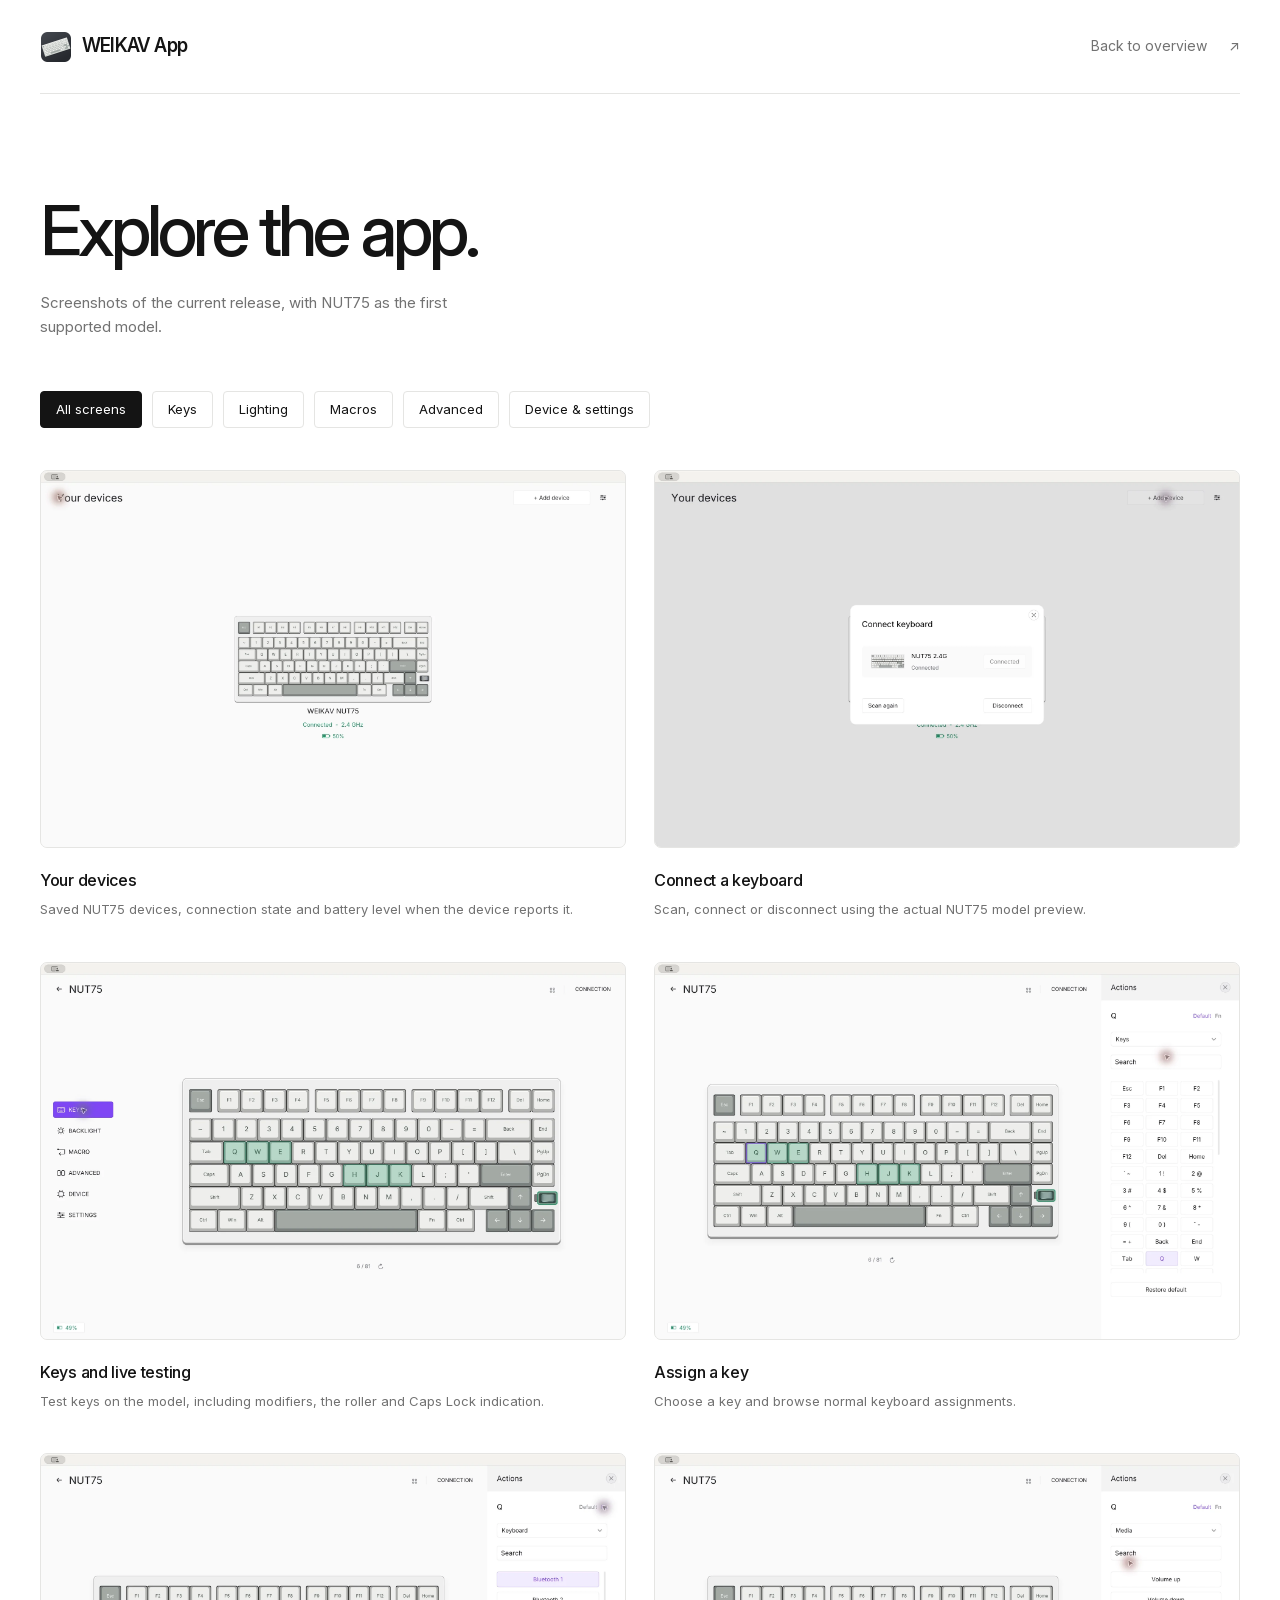
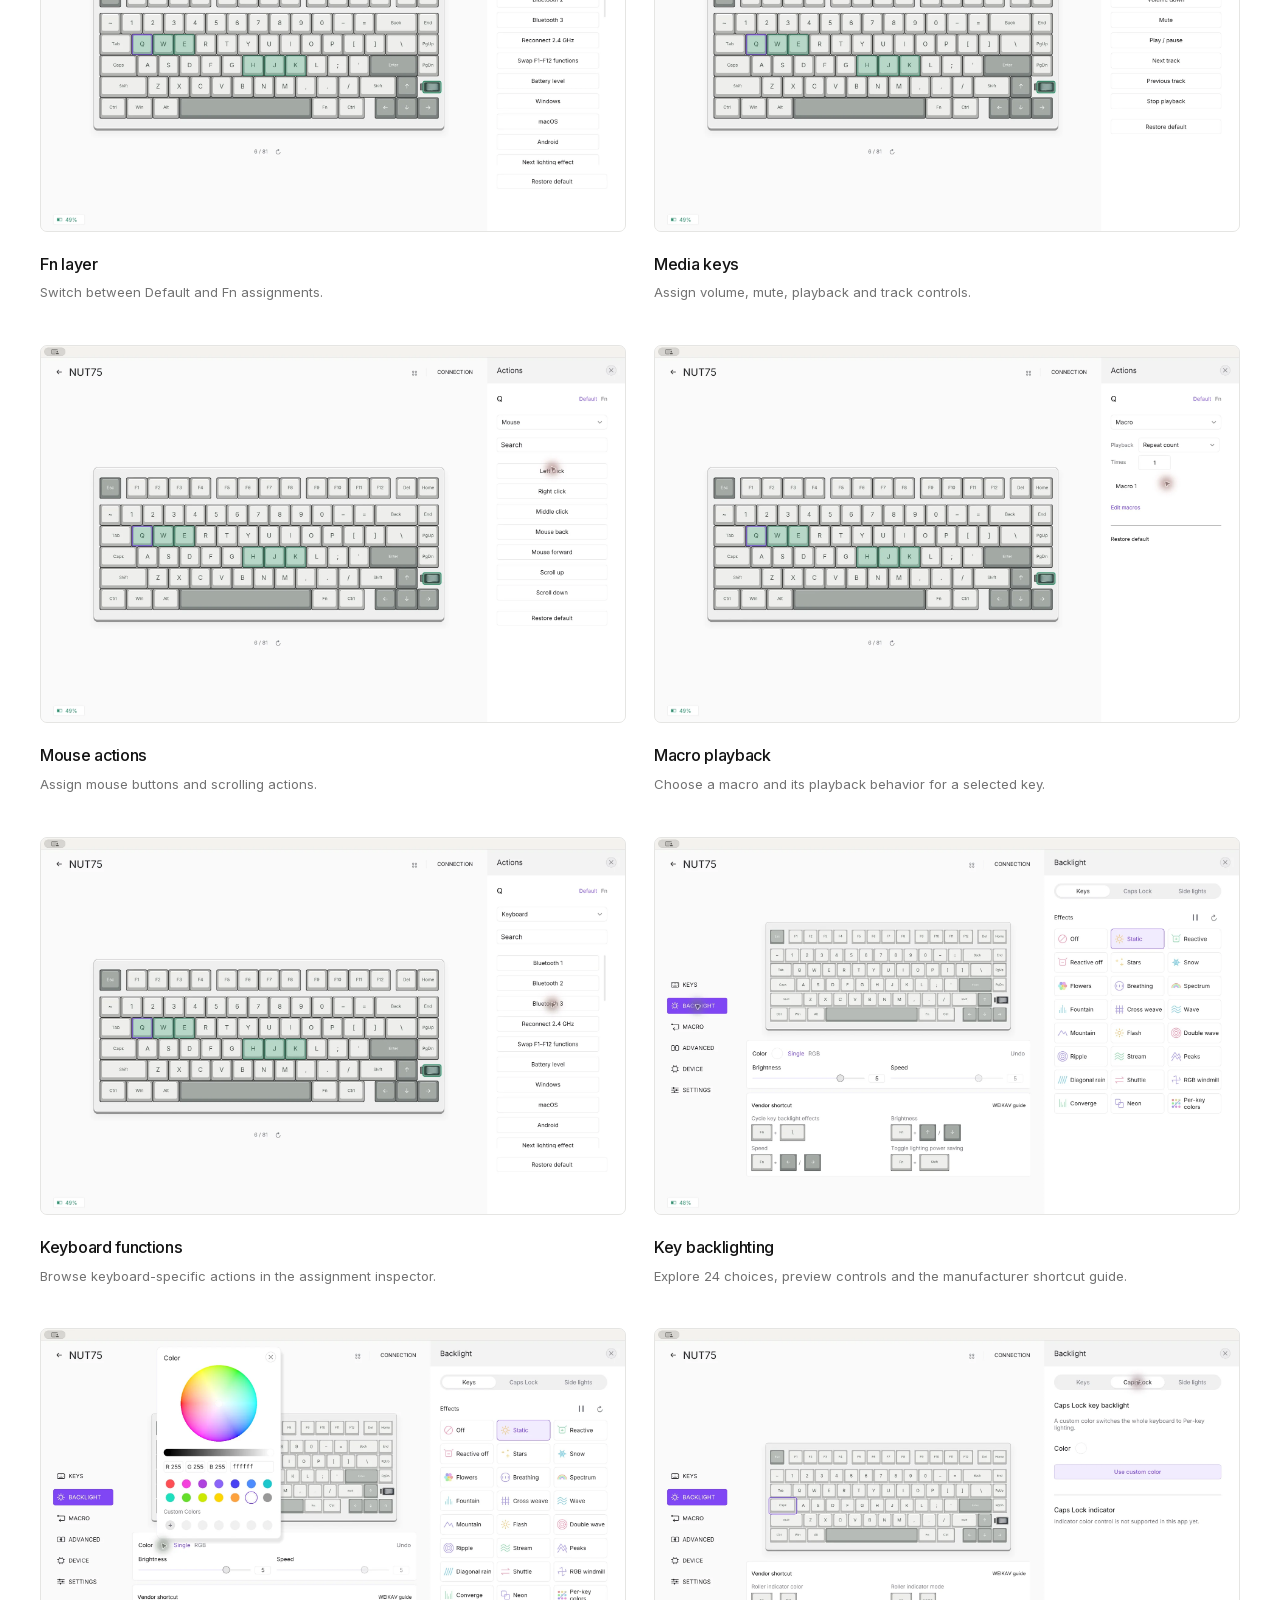
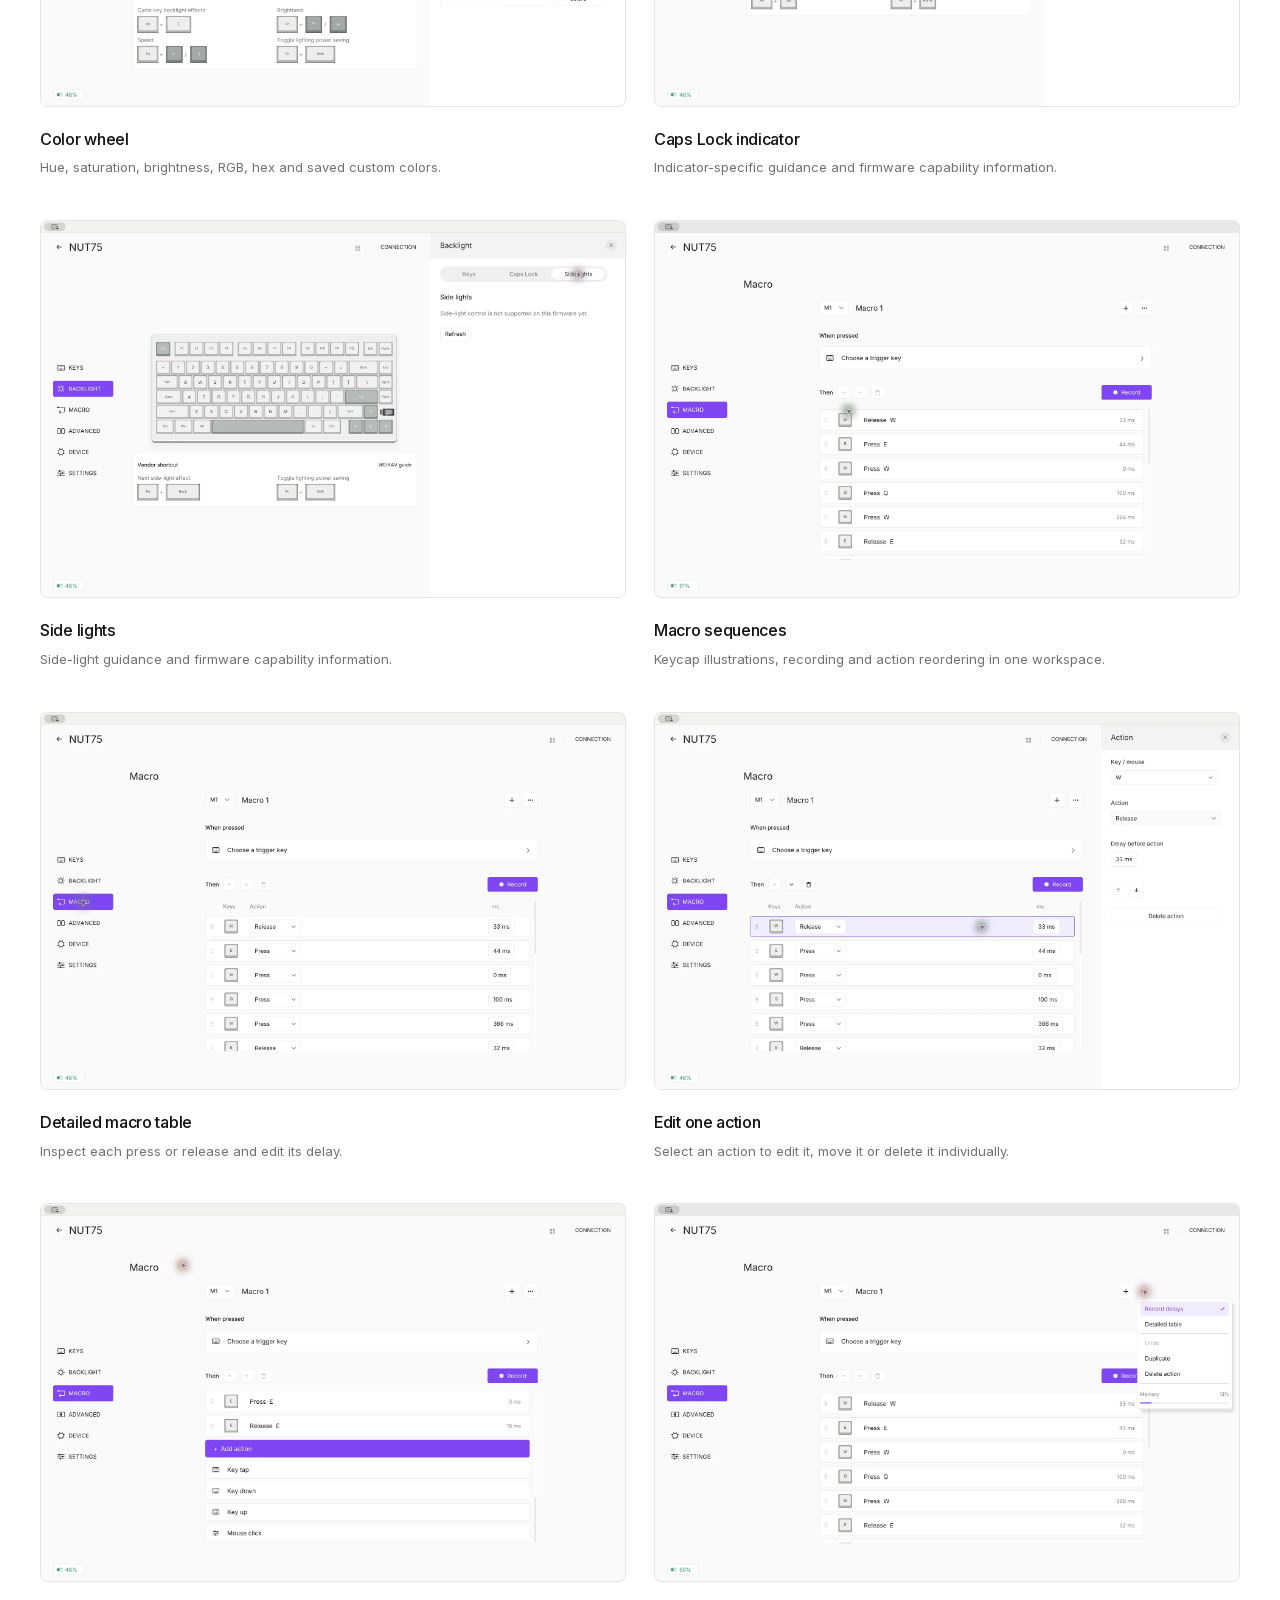
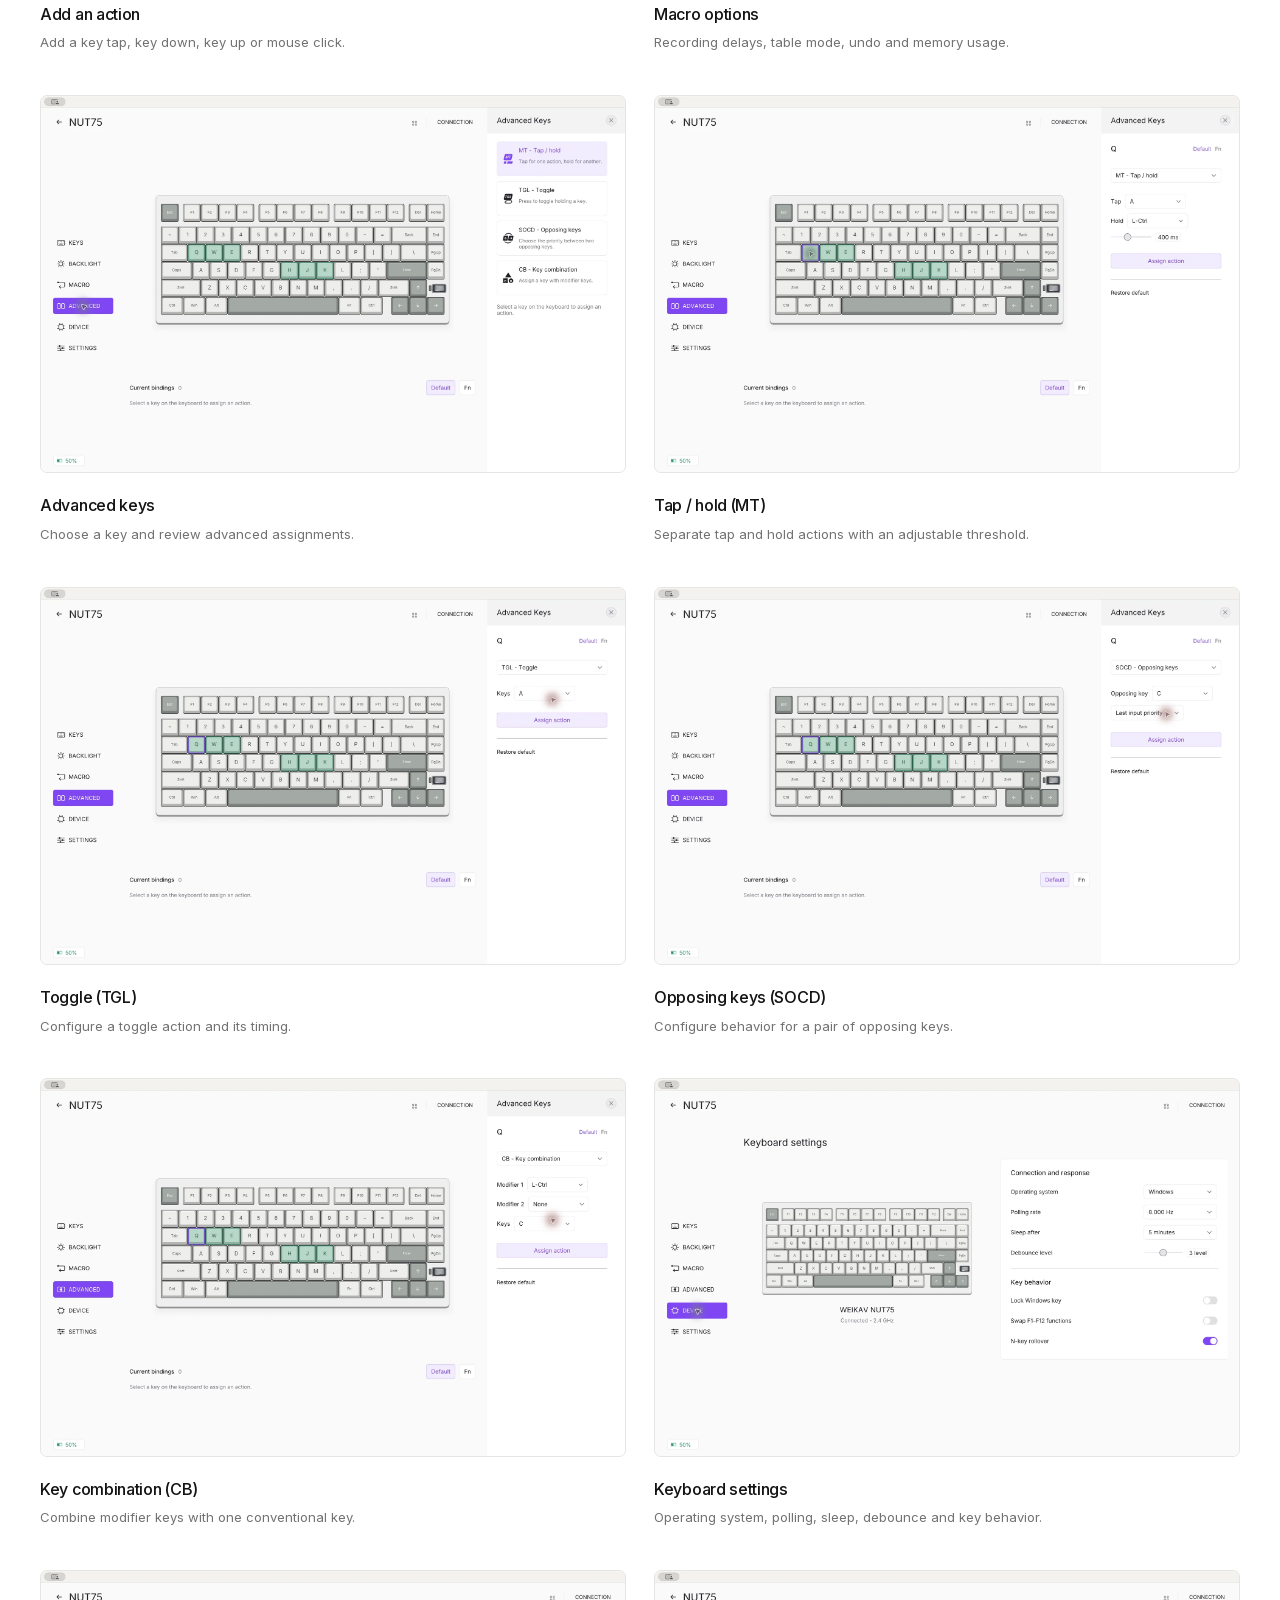
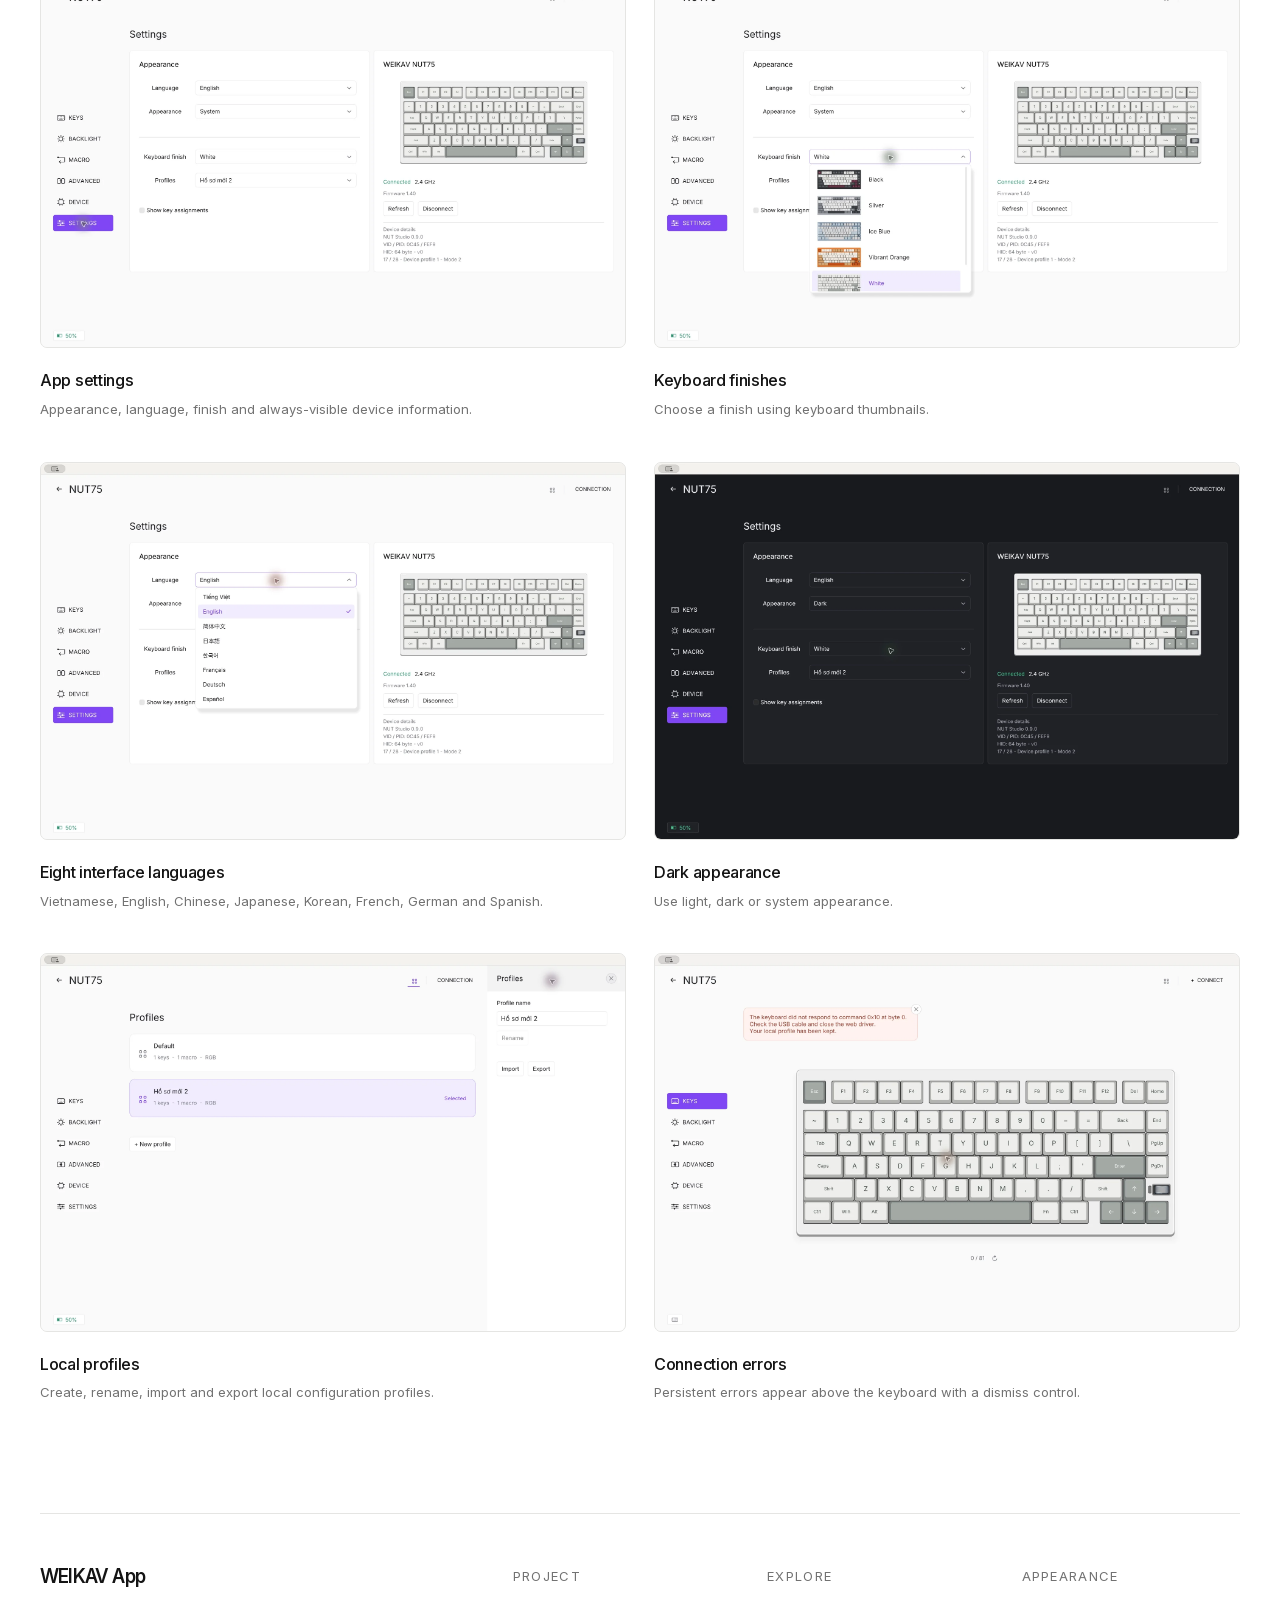
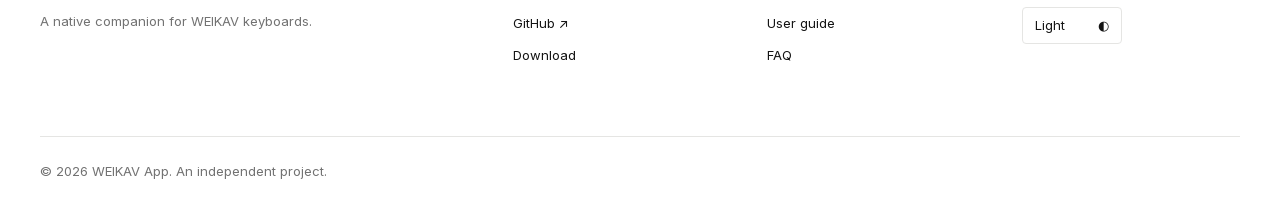
==== commit f45b76ba: "Present WEIKAV App as a growing multi-keyboard project" ====
--- a/website/screenshots.html
+++ b/website/screenshots.html
@@ -1 +1 @@
-<!doctype html><html lang="en"><head><meta charset="utf-8"><meta name="viewport" content="width=device-width,initial-scale=1"><meta name="theme-color" content="#ffffff"><meta name="description" content="Explore the NUT Studio screens: keys, lighting, macros, advanced bindings, device settings and profiles."><link rel="icon" href="assets/app-icon.png"><link rel="stylesheet" href="styles.css"><title>Every screen — NUT Studio</title></head><body><a class="skip" href="#main">Skip to content</a><header class="nav wrap"><a class="brand" href="./"><img src="assets/app-icon.png" width="32" height="32" alt="">NUT Studio</a><a class="quiet-link" href="./">Back to overview <span>↗</span></a></header><main id="main" class="wrap section screens-page"><div class="section-heading"><h1>Every screen.<br><span>One keyboard.</span></h1><p>Real captures from NUT Studio on macOS. Explore the features before you plug in.</p></div><div class="gallery-filters" aria-label="Filter screenshots"><button data-filter="all" aria-pressed="true">All screens</button><button data-filter="keys" aria-pressed="false">Keys</button><button data-filter="lighting" aria-pressed="false">Lighting</button><button data-filter="macros" aria-pressed="false">Macros</button><button data-filter="advanced" aria-pressed="false">Advanced</button><button data-filter="settings" aria-pressed="false">Device & settings</button></div><div id="all-screens" class="screens-grid"></div></main><footer class="footer wrap"><div><a class="brand" href="./">NUT Studio</a><p>A native companion for the WEIKAV NUT75.</p></div><div><span>PROJECT</span><a href="https://github.com/luongwnv/Weikav-Keyboard-Application">GitHub ↗</a><a href="./#download">Download</a></div><div><span>EXPLORE</span><a href="./#guide">User guide</a><a href="./#faq">FAQ</a></div><div class="footer-theme"><span>APPEARANCE</span><button id="theme-toggle">Light <span>◐</span></button></div><div class="footer-bottom"><span>© 2026 NUT Studio. An independent project.</span></div></footer><dialog id="shot-dialog" aria-label="Screenshot viewer"><button class="dialog-close" aria-label="Close screenshot">×</button><button class="dialog-prev" aria-label="Previous screenshot">←</button><img alt=""><button class="dialog-next" aria-label="Next screenshot">→</button><p></p></dialog><script src="app.js" defer></script></body></html>
+<!doctype html><html lang="en"><head><meta charset="utf-8"><meta name="viewport" content="width=device-width,initial-scale=1"><meta name="theme-color" content="#ffffff"><meta name="description" content="Explore the NUT Studio screens: keys, lighting, macros, advanced bindings, device settings and profiles."><link rel="icon" href="assets/app-icon.png"><link rel="stylesheet" href="styles.css"><title>Screenshots — WEIKAV App</title></head><body><a class="skip" href="#main">Skip to content</a><header class="nav wrap"><a class="brand" href="./"><img src="assets/app-icon.png" width="32" height="32" alt="">WEIKAV App</a><a class="quiet-link" href="./">Back to overview <span>↗</span></a></header><main id="main" class="wrap section screens-page"><div class="section-heading"><h1>Explore the app.</h1><p>Screenshots of the current release, with NUT75 as the first supported model.</p></div><div class="gallery-filters" aria-label="Filter screenshots"><button data-filter="all" aria-pressed="true">All screens</button><button data-filter="keys" aria-pressed="false">Keys</button><button data-filter="lighting" aria-pressed="false">Lighting</button><button data-filter="macros" aria-pressed="false">Macros</button><button data-filter="advanced" aria-pressed="false">Advanced</button><button data-filter="settings" aria-pressed="false">Device & settings</button></div><div id="all-screens" class="screens-grid"></div></main><footer class="footer wrap"><div><a class="brand" href="./">WEIKAV App</a><p>A native companion for WEIKAV keyboards.</p></div><div><span>PROJECT</span><a href="https://github.com/luongwnv/Weikav-Keyboard-Application">GitHub ↗</a><a href="./#download">Download</a></div><div><span>EXPLORE</span><a href="./#guide">User guide</a><a href="./#faq">FAQ</a></div><div class="footer-theme"><span>APPEARANCE</span><button id="theme-toggle">Light <span>◐</span></button></div><div class="footer-bottom"><span>© 2026 WEIKAV App. An independent project.</span></div></footer><dialog id="shot-dialog" aria-label="Screenshot viewer"><button class="dialog-close" aria-label="Close screenshot">×</button><button class="dialog-prev" aria-label="Previous screenshot">←</button><img alt=""><button class="dialog-next" aria-label="Next screenshot">→</button><p></p></dialog><script src="app.js" defer></script></body></html>
--- a/website/styles.css
+++ b/website/styles.css
@@ -8,3 +8,5 @@
 
 /* Keep navigation and explanatory text readable; omit decorative labels. */
 .hero-copy h1{margin-top:0}.hero-art{padding-top:26px;padding-bottom:48px}.hero-art .product-window{margin-top:38px;margin-bottom:130px}.feature-table>a{grid-template-columns:1fr 1.6fr 24px}.gallery-caption{grid-template-columns:1fr 1.9fr}.hero-keyboard{bottom:38px}@media(max-width:700px){.feature-table>a{grid-template-columns:1fr 20px}.feature-table p{grid-column:1;grid-row:2}.feature-arrow{grid-column:2;grid-row:1/3}.gallery-caption{grid-template-columns:1fr}.gallery-caption p{grid-column:1;grid-row:2}.hero-keyboard{bottom:32px}.hero-art .product-window{margin-top:25px;margin-bottom:105px}}
+/* Let the product composition sit directly on the page. */
+.hero-art{background:transparent;border-radius:0;overflow:visible}.hero-art:after{display:none}.hero-keyboard{filter:drop-shadow(0 14px 16px #0002)}
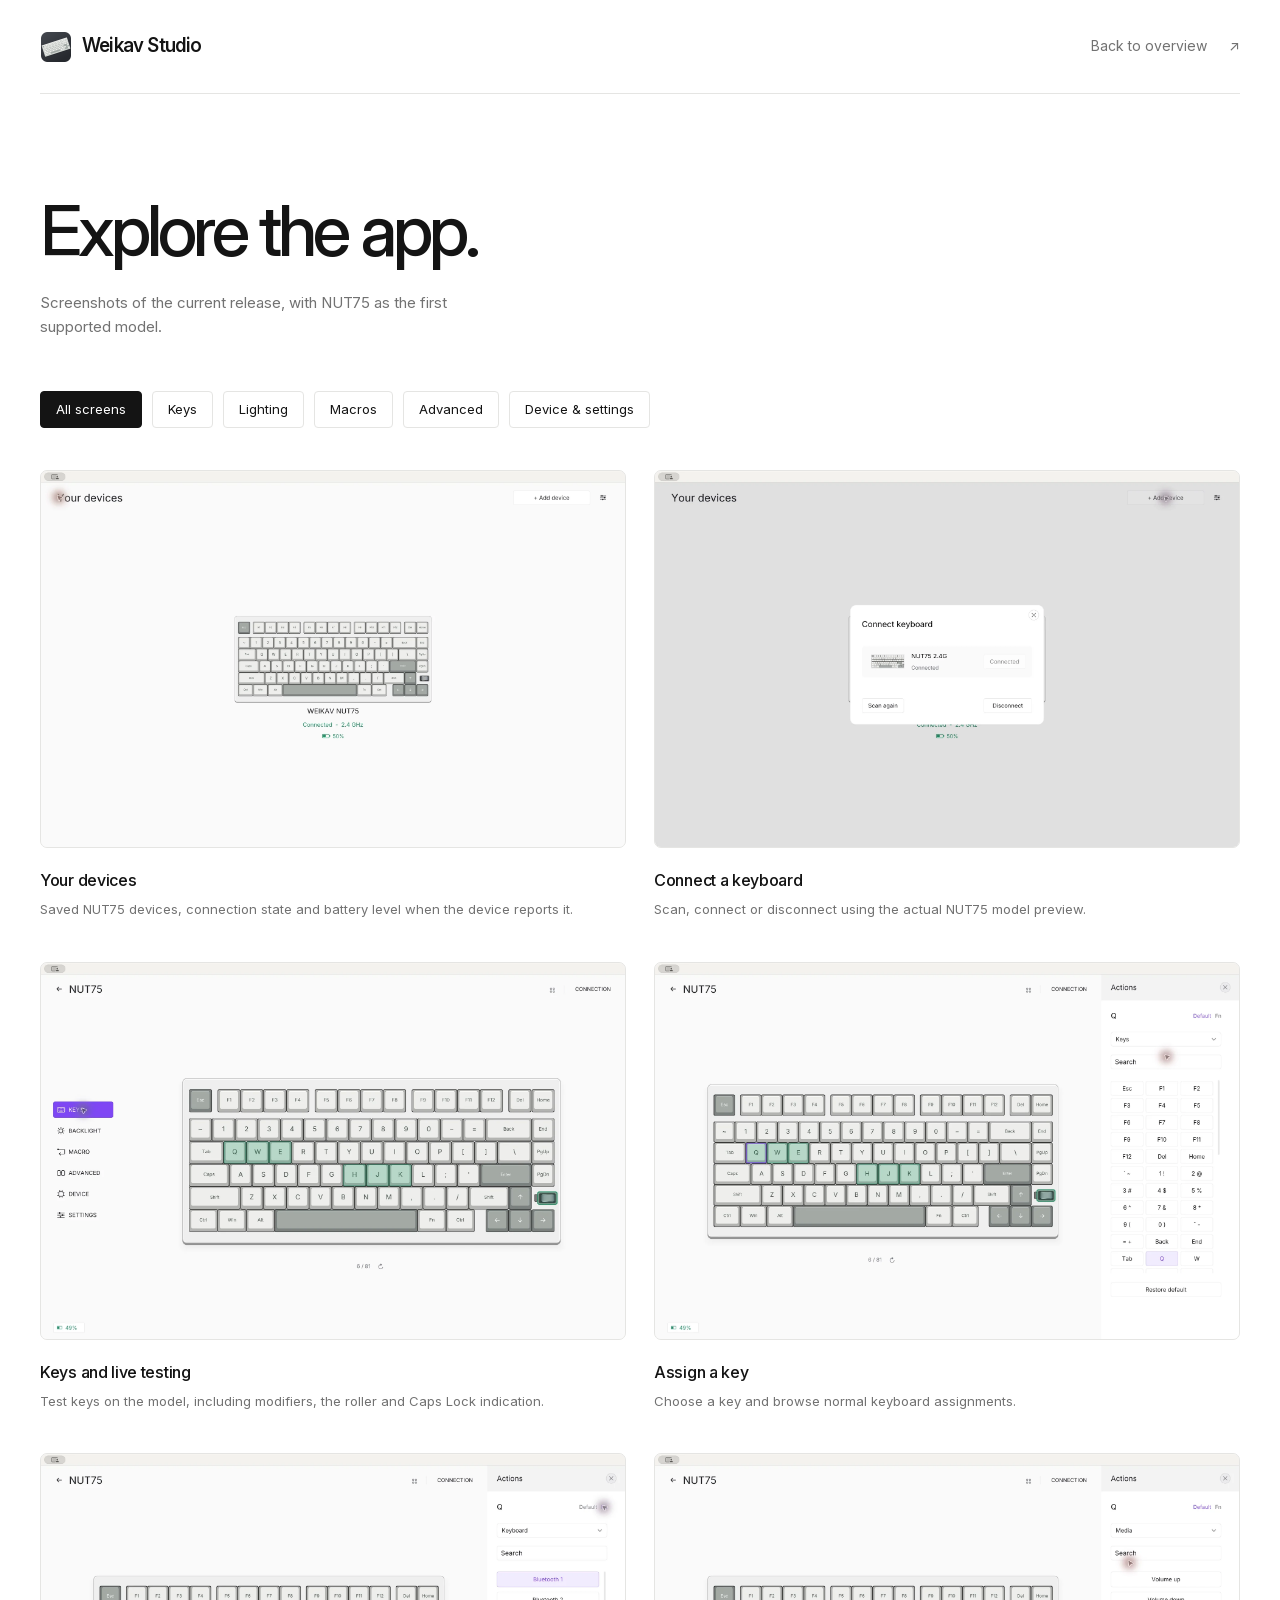
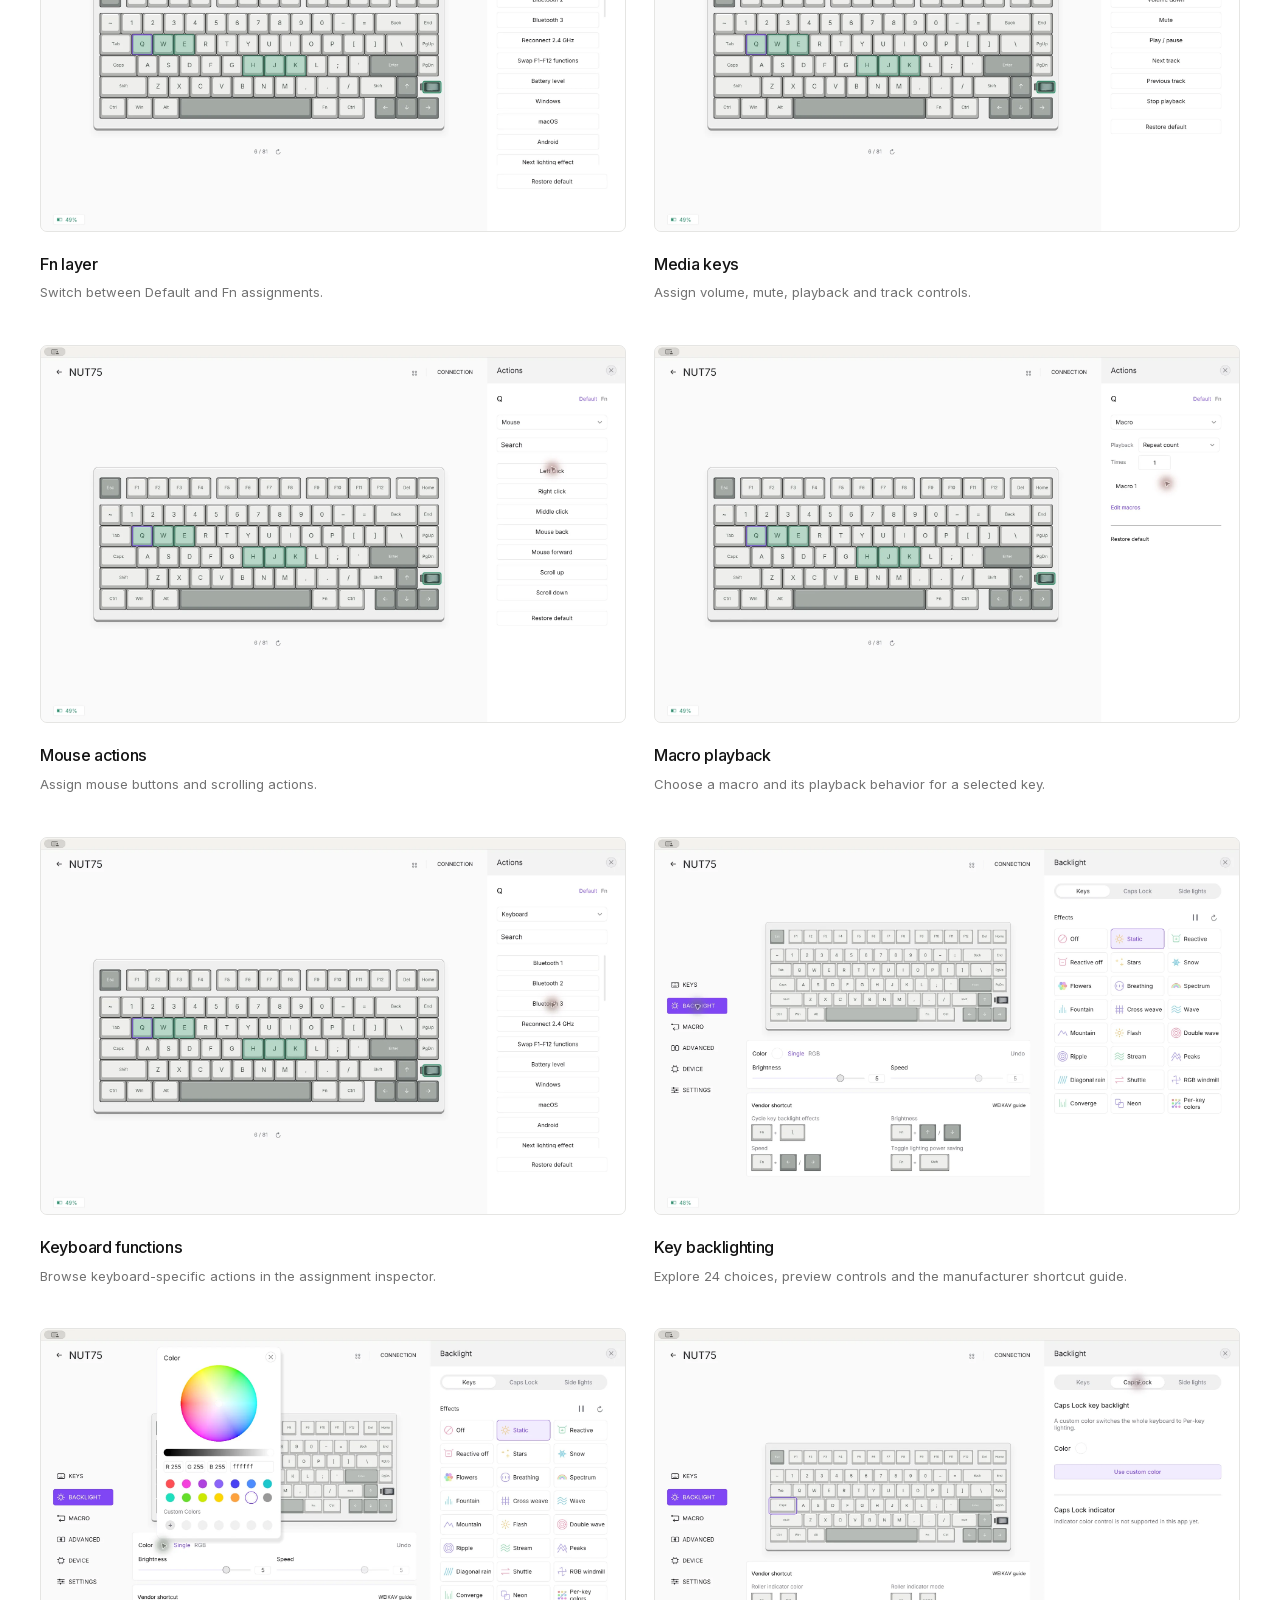
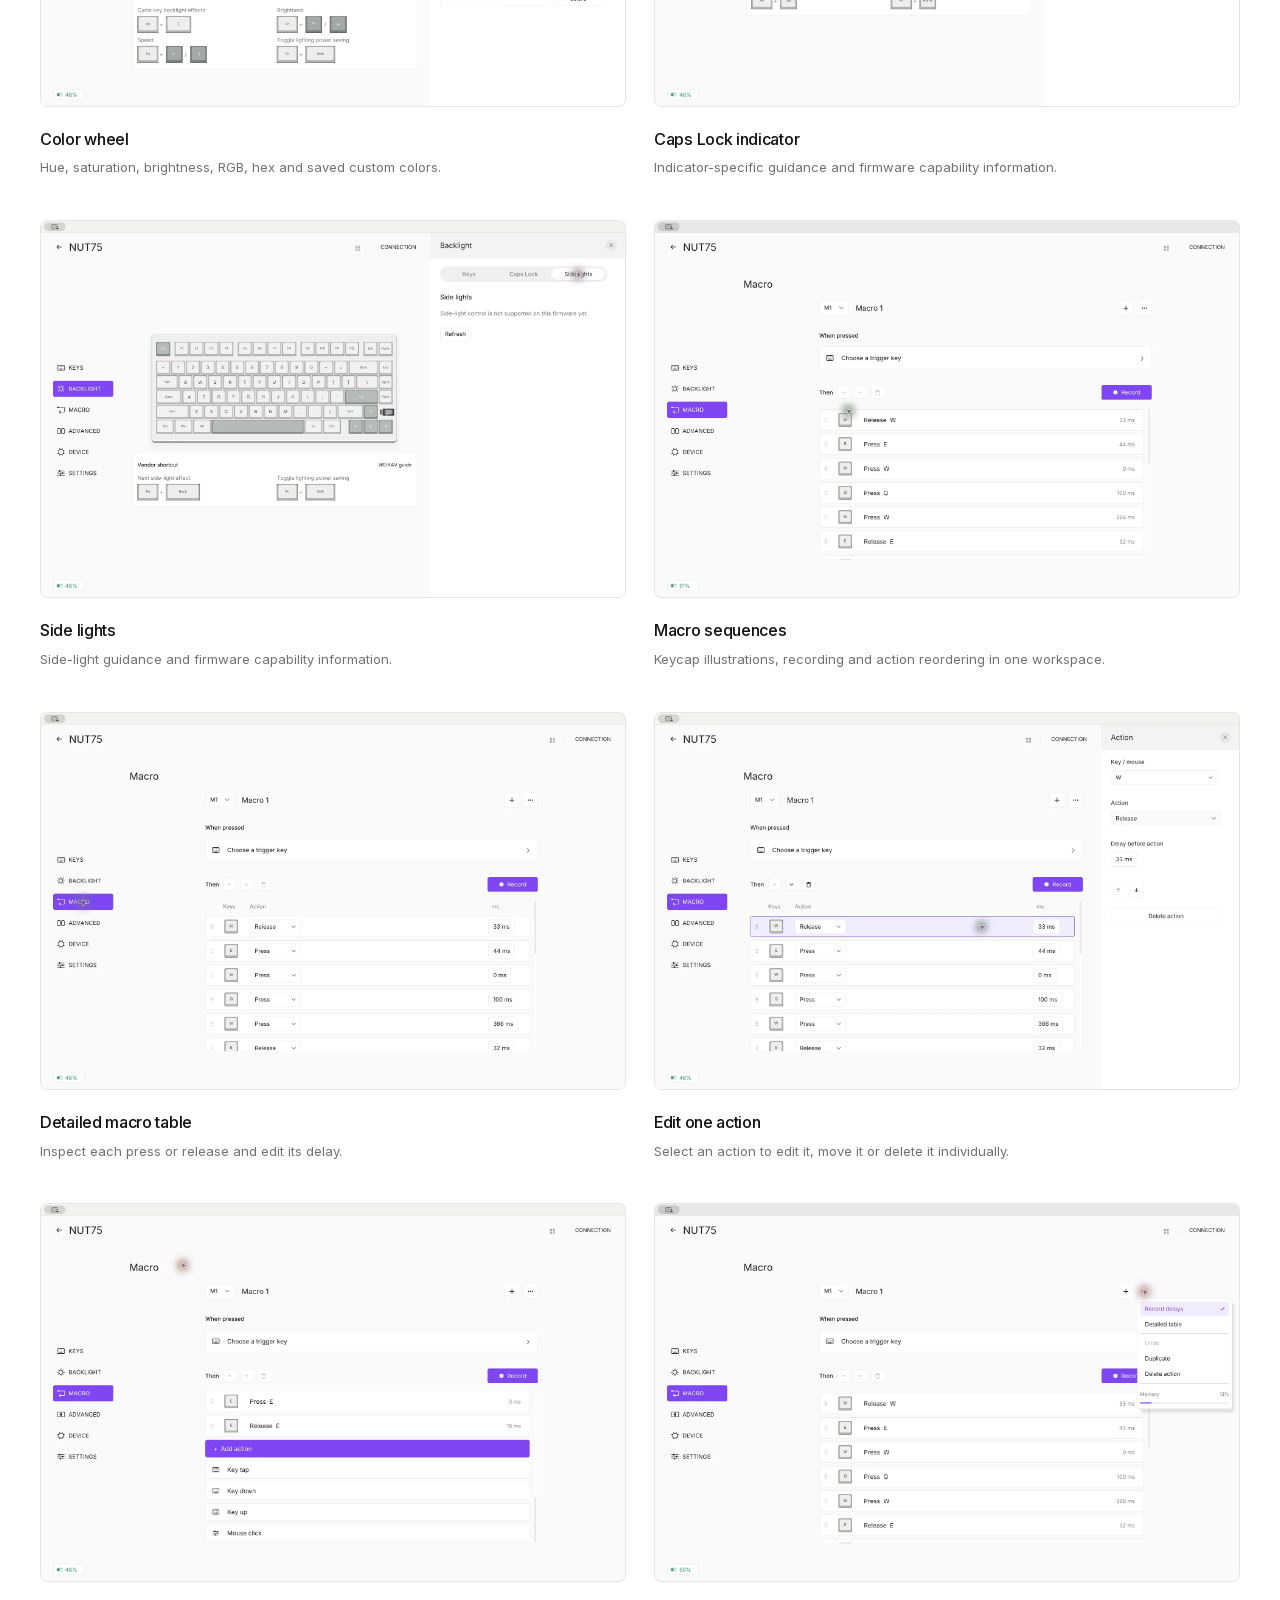
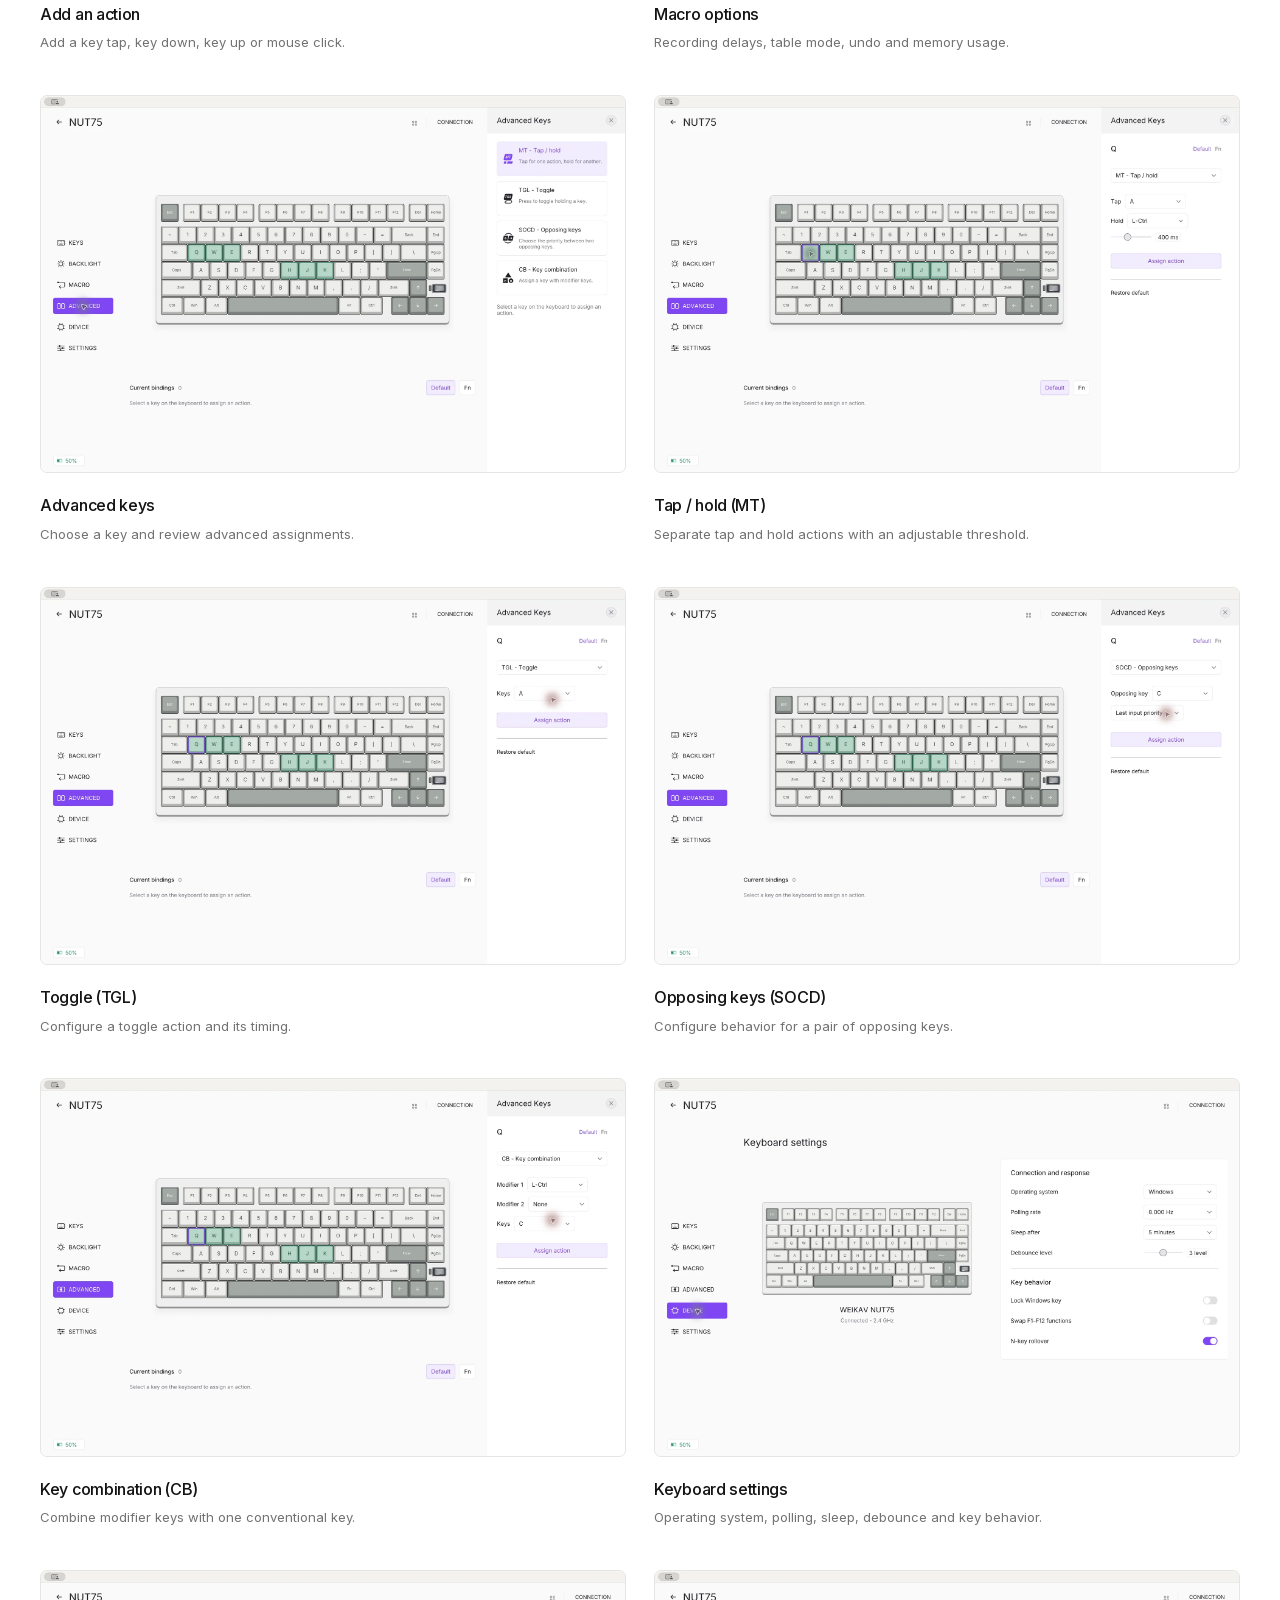
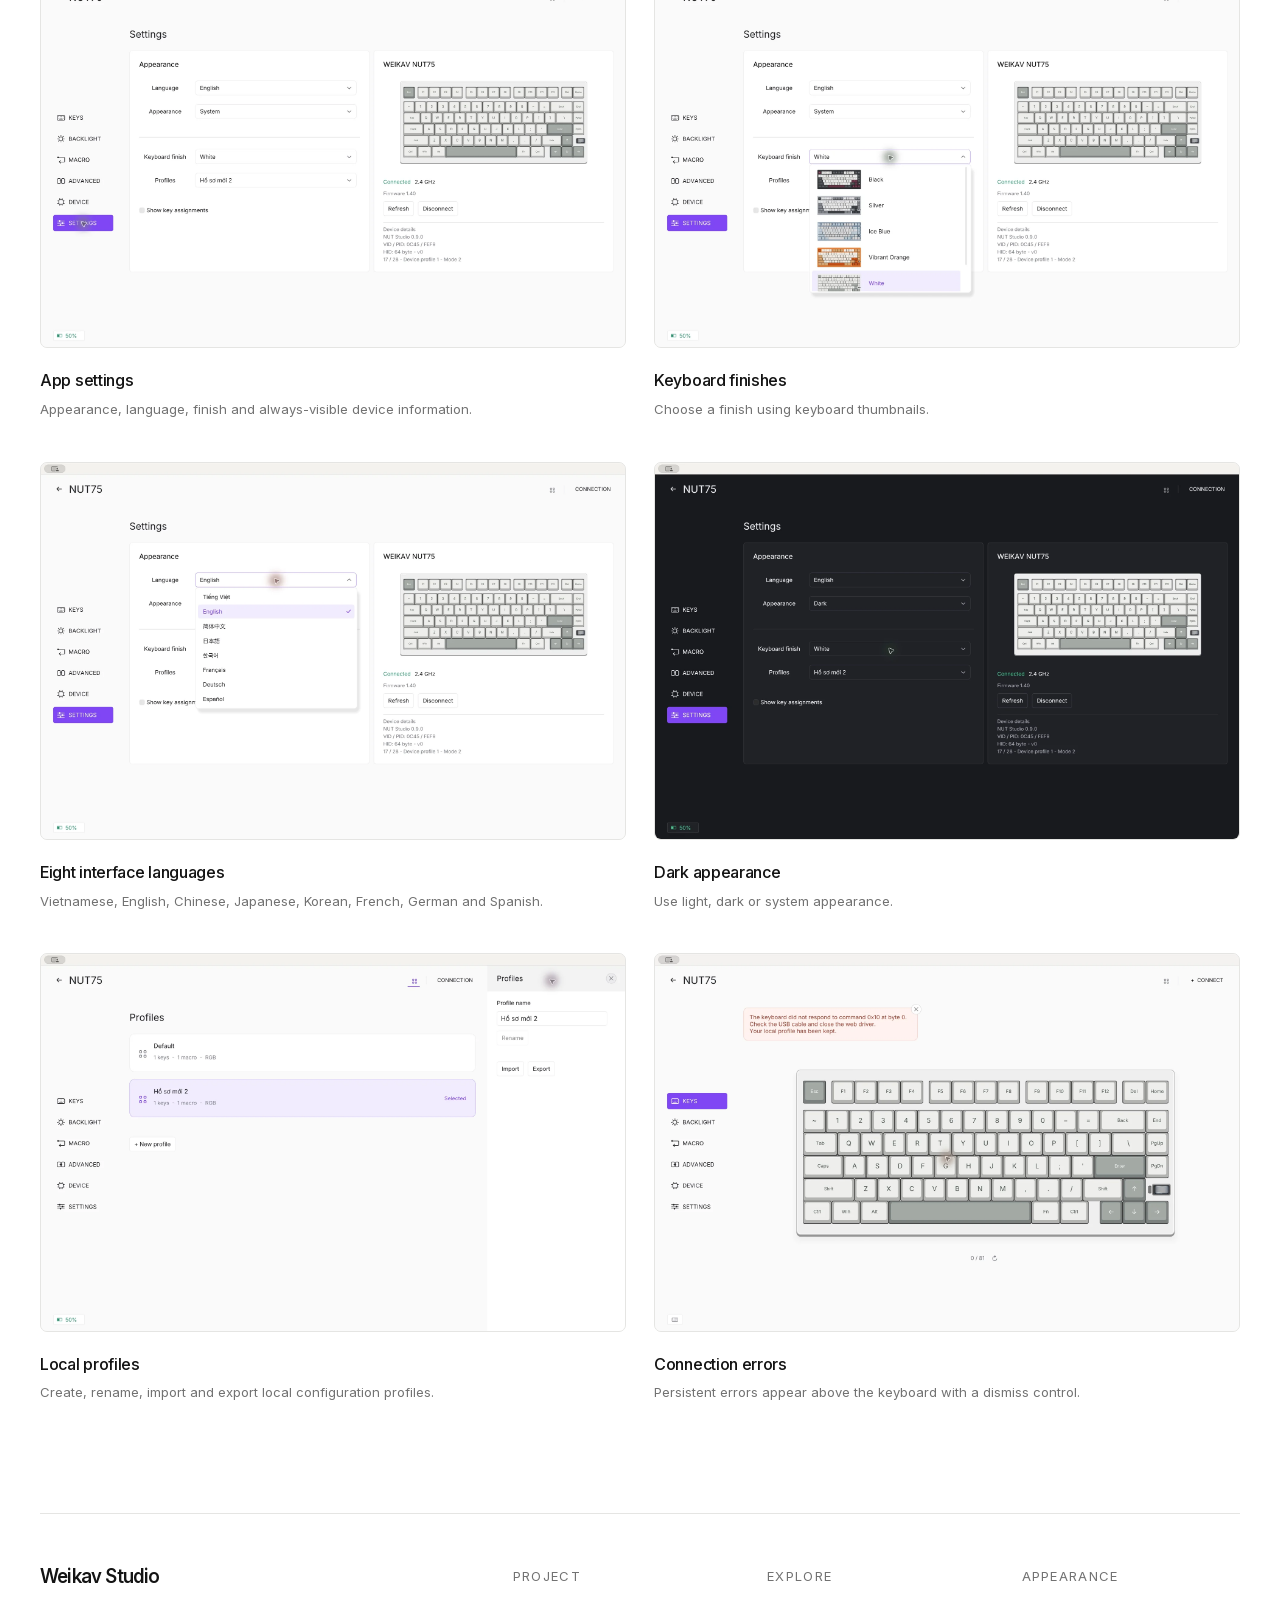
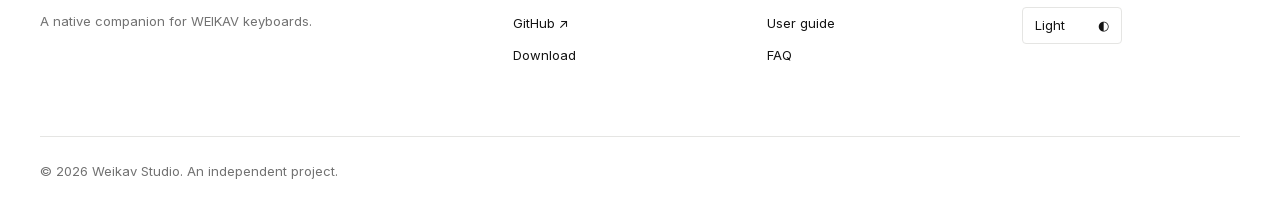
==== commit 2b22354b: "Rename desktop application to Weikav Studio" ====
--- a/website/screenshots.html
+++ b/website/screenshots.html
@@ -1 +1 @@
-<!doctype html><html lang="en"><head><meta charset="utf-8"><meta name="viewport" content="width=device-width,initial-scale=1"><meta name="theme-color" content="#ffffff"><meta name="description" content="Explore the NUT Studio screens: keys, lighting, macros, advanced bindings, device settings and profiles."><link rel="icon" href="assets/app-icon.png"><link rel="stylesheet" href="styles.css"><title>Screenshots — WEIKAV App</title></head><body><a class="skip" href="#main">Skip to content</a><header class="nav wrap"><a class="brand" href="./"><img src="assets/app-icon.png" width="32" height="32" alt="">WEIKAV App</a><a class="quiet-link" href="./">Back to overview <span>↗</span></a></header><main id="main" class="wrap section screens-page"><div class="section-heading"><h1>Explore the app.</h1><p>Screenshots of the current release, with NUT75 as the first supported model.</p></div><div class="gallery-filters" aria-label="Filter screenshots"><button data-filter="all" aria-pressed="true">All screens</button><button data-filter="keys" aria-pressed="false">Keys</button><button data-filter="lighting" aria-pressed="false">Lighting</button><button data-filter="macros" aria-pressed="false">Macros</button><button data-filter="advanced" aria-pressed="false">Advanced</button><button data-filter="settings" aria-pressed="false">Device & settings</button></div><div id="all-screens" class="screens-grid"></div></main><footer class="footer wrap"><div><a class="brand" href="./">WEIKAV App</a><p>A native companion for WEIKAV keyboards.</p></div><div><span>PROJECT</span><a href="https://github.com/luongwnv/Weikav-Keyboard-Application">GitHub ↗</a><a href="./#download">Download</a></div><div><span>EXPLORE</span><a href="./#guide">User guide</a><a href="./#faq">FAQ</a></div><div class="footer-theme"><span>APPEARANCE</span><button id="theme-toggle">Light <span>◐</span></button></div><div class="footer-bottom"><span>© 2026 WEIKAV App. An independent project.</span></div></footer><dialog id="shot-dialog" aria-label="Screenshot viewer"><button class="dialog-close" aria-label="Close screenshot">×</button><button class="dialog-prev" aria-label="Previous screenshot">←</button><img alt=""><button class="dialog-next" aria-label="Next screenshot">→</button><p></p></dialog><script src="app.js" defer></script></body></html>
+<!doctype html><html lang="en"><head><meta charset="utf-8"><meta name="viewport" content="width=device-width,initial-scale=1"><meta name="theme-color" content="#ffffff"><meta name="description" content="Explore the Weikav Studio screens: keys, lighting, macros, advanced bindings, device settings and profiles."><link rel="icon" href="assets/app-icon.png"><link rel="stylesheet" href="styles.css"><title>Screenshots — Weikav Studio</title></head><body><a class="skip" href="#main">Skip to content</a><header class="nav wrap"><a class="brand" href="./"><img src="assets/app-icon.png" width="32" height="32" alt="">Weikav Studio</a><a class="quiet-link" href="./">Back to overview <span>↗</span></a></header><main id="main" class="wrap section screens-page"><div class="section-heading"><h1>Explore the app.</h1><p>Screenshots of the current release, with NUT75 as the first supported model.</p></div><div class="gallery-filters" aria-label="Filter screenshots"><button data-filter="all" aria-pressed="true">All screens</button><button data-filter="keys" aria-pressed="false">Keys</button><button data-filter="lighting" aria-pressed="false">Lighting</button><button data-filter="macros" aria-pressed="false">Macros</button><button data-filter="advanced" aria-pressed="false">Advanced</button><button data-filter="settings" aria-pressed="false">Device & settings</button></div><div id="all-screens" class="screens-grid"></div></main><footer class="footer wrap"><div><a class="brand" href="./">Weikav Studio</a><p>A native companion for WEIKAV keyboards.</p></div><div><span>PROJECT</span><a href="https://github.com/luongwnv/Weikav-Keyboard-Application">GitHub ↗</a><a href="./#download">Download</a></div><div><span>EXPLORE</span><a href="./#guide">User guide</a><a href="./#faq">FAQ</a></div><div class="footer-theme"><span>APPEARANCE</span><button id="theme-toggle">Light <span>◐</span></button></div><div class="footer-bottom"><span>© 2026 Weikav Studio. An independent project.</span></div></footer><dialog id="shot-dialog" aria-label="Screenshot viewer"><button class="dialog-close" aria-label="Close screenshot">×</button><button class="dialog-prev" aria-label="Previous screenshot">←</button><img alt=""><button class="dialog-next" aria-label="Next screenshot">→</button><p></p></dialog><script src="app.js" defer></script></body></html>
--- a/website/styles.css
+++ b/website/styles.css
@@ -10,3 +10,11 @@
 .hero-copy h1{margin-top:0}.hero-art{padding-top:26px;padding-bottom:48px}.hero-art .product-window{margin-top:38px;margin-bottom:130px}.feature-table>a{grid-template-columns:1fr 1.6fr 24px}.gallery-caption{grid-template-columns:1fr 1.9fr}.hero-keyboard{bottom:38px}@media(max-width:700px){.feature-table>a{grid-template-columns:1fr 20px}.feature-table p{grid-column:1;grid-row:2}.feature-arrow{grid-column:2;grid-row:1/3}.gallery-caption{grid-template-columns:1fr}.gallery-caption p{grid-column:1;grid-row:2}.hero-keyboard{bottom:32px}.hero-art .product-window{margin-top:25px;margin-bottom:105px}}
 /* Let the product composition sit directly on the page. */
 .hero-art{background:transparent;border-radius:0;overflow:visible}.hero-art:after{display:none}.hero-keyboard{filter:drop-shadow(0 14px 16px #0002)}
+
+/* Keep the real keyboard image in its original colors in dark appearance. */
+.dark .flow-frame{background:#fff}.dark .flow-frame img{filter:none}
+
+/* Show the supplied Keys screenshot without an overlapping keyboard illustration. */
+.hero-art{display:block;min-height:0;padding:0}.hero-screenshot{display:block;width:100%;height:auto}
+
+.platform-mark{display:block;width:30px;height:30px;fill:currentColor;flex:none}
